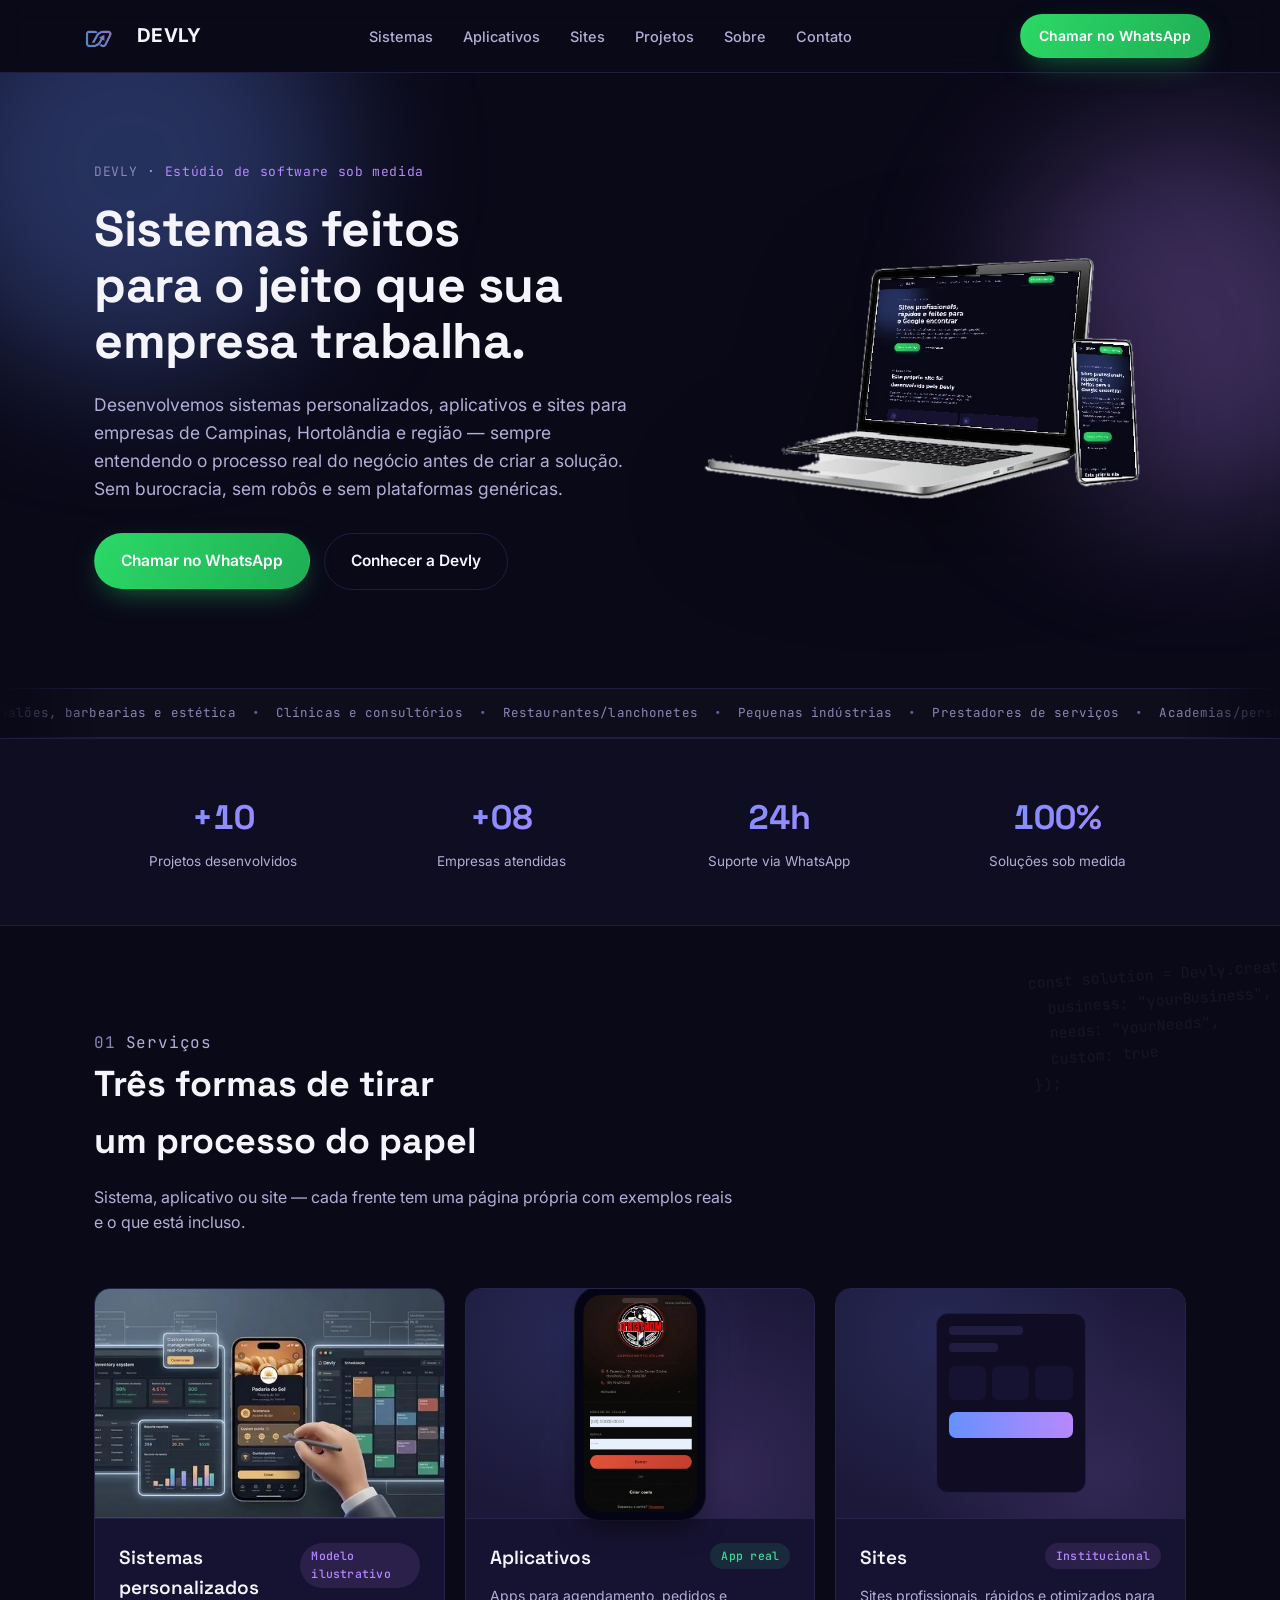
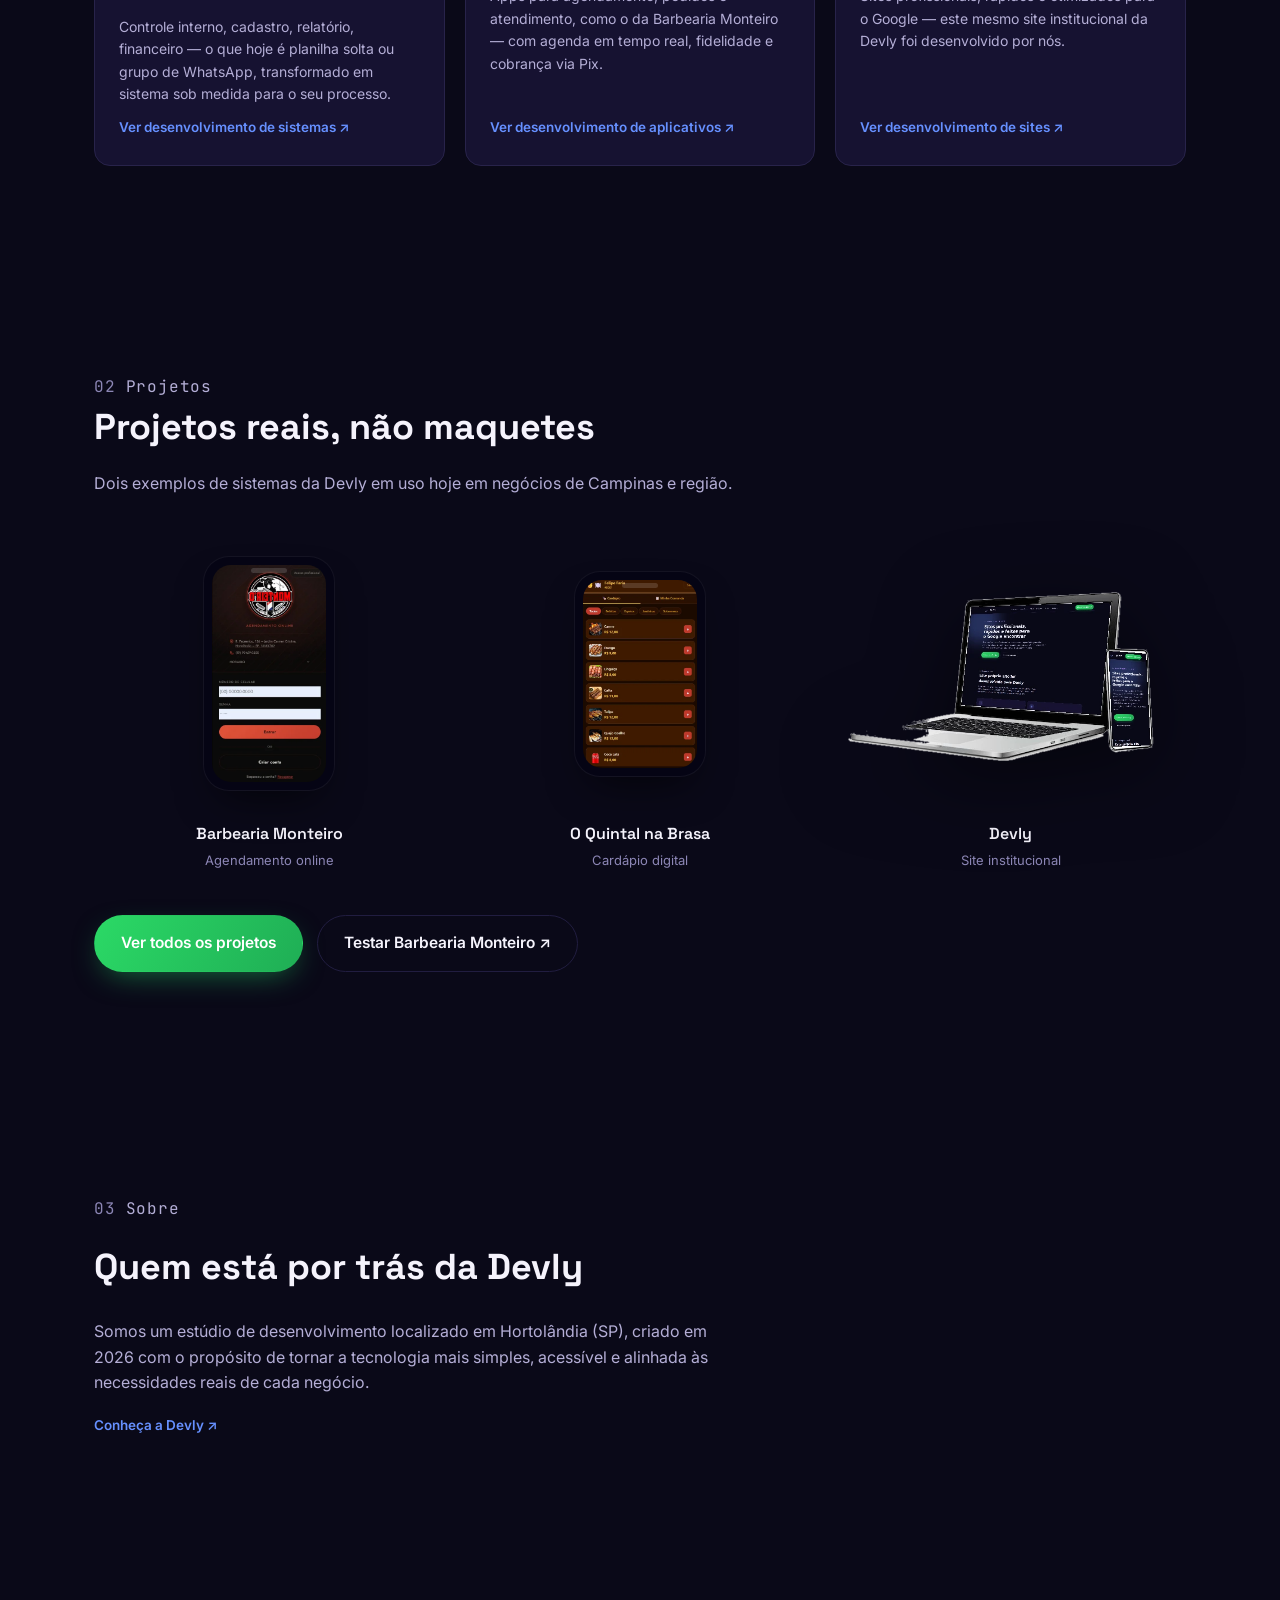
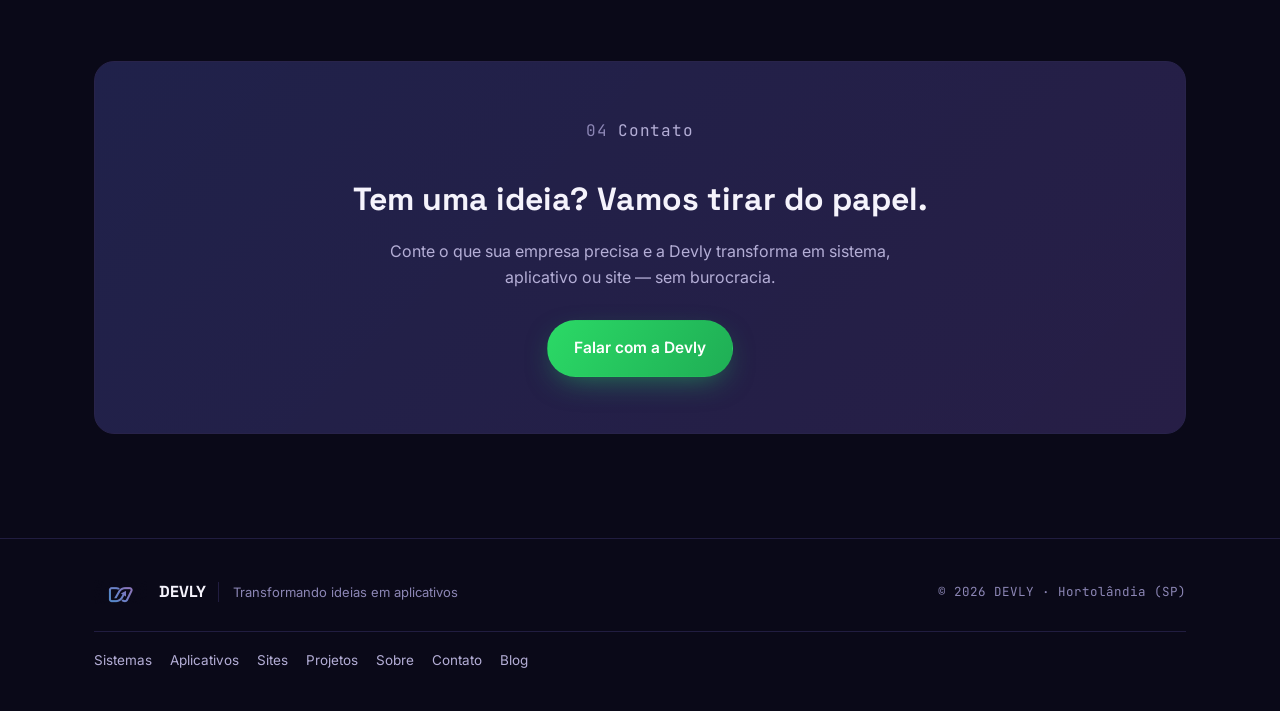
==== index.html @ ab910504 "Add device mockup grid to projetos section Shows Barbearia Monteiro and O Quintal na Brasa as phone " ====
<!doctype html>
<html lang="pt-BR">
<head>
<meta charset="utf-8">
<meta name="viewport" content="width=device-width,initial-scale=1">
<title>Devly | Sistemas, Aplicativos e Sites sob Medida</title>
<meta name="description" content="Sistemas, aplicativos e sites personalizados para empresas de Campinas, Hortolândia e região. A Devly entende seu processo antes de criar a solução.">
<link rel="canonical" href="https://devly.com.br/">
<meta property="og:type" content="website">
<meta property="og:site_name" content="DEVLY">
<meta property="og:title" content="Devly | Sistemas, Aplicativos e Sites sob Medida">
<meta property="og:description" content="Sistemas, aplicativos e sites personalizados para empresas de Campinas, Hortolândia e região. A Devly entende seu processo antes de criar a solução.">
<meta property="og:url" content="https://devly.com.br/">
<meta property="og:locale" content="pt_BR">
<meta name="theme-color" content="#0A0918">
<link rel="icon" href="/icon.webp" type="image/webp">
<link rel="preconnect" href="https://fonts.googleapis.com">
<link rel="preconnect" href="https://fonts.gstatic.com" crossorigin>
<link href="https://fonts.googleapis.com/css2?family=Space+Grotesk:wght@500;600;700&family=Inter:wght@400;500;600;700&family=JetBrains+Mono:wght@400;500;600&display=swap" rel="stylesheet">
<link rel="stylesheet" href="/style.css">
<script type="application/ld+json">{"@context": "https://schema.org", "@type": "ProfessionalService", "name": "Devly", "url": "https://devly.com.br/", "logo": "https://devly.com.br/icon.webp", "image": "https://devly.com.br/icon.webp", "description": "Estúdio de desenvolvimento de sistemas, aplicativos e sites sob medida para pequenas e médias empresas.", "areaServed": [{"@type": "City", "name": "Campinas"}, {"@type": "City", "name": "Hortolândia"}, {"@type": "City", "name": "Monte Mor"}], "address": {"@type": "PostalAddress", "addressLocality": "Hortolândia", "addressRegion": "SP", "addressCountry": "BR"}, "sameAs": []}</script>
</head>
<body>
<header class="nav">
  <div class="wrap nav-row">
    <a class="brand-lockup" href="/">
      <img src="/icon.webp" width="26" height="26" alt="Símbolo DEVLY" />
      <span>DEVLY</span>
    </a>
    <nav class="links" id="navLinks">
      <a href="/desenvolvimento-de-sistemas.html">Sistemas</a>
      <a href="/desenvolvimento-de-aplicativos.html">Aplicativos</a>
      <a href="/desenvolvimento-de-sites.html">Sites</a>
      <a href="/projetos.html">Projetos</a>
      <a href="/sobre.html">Sobre</a>
      <a href="/contato.html">Contato</a>
    </nav>
    <div class="nav-actions">
      <a class="btn btn-primary" style="padding:10px 18px; font-size:14px;" href="https://wa.me/5519981862800?text=Ol%C3%A1%2C%20vim%20pelo%20site%20da%20DEVLY" target="_blank" rel="noopener">Chamar no WhatsApp</a>
      <button class="menu-btn" id="menuBtn" aria-label="Abrir menu" aria-expanded="false" aria-controls="navLinks">
        <svg width="22" height="22" viewBox="0 0 24 24" fill="none" stroke="currentColor" stroke-width="2" stroke-linecap="round"><path d="M4 6h16M4 12h16M4 18h16"/></svg>
      </button>
    </div>
  </div>
</header>

<section class="hero">
  <div class="glow glow-a" aria-hidden="true"></div>
  <div class="glow glow-b" aria-hidden="true"></div>
  <div class="wrap hero-inner">
    <div>
      <p class="eyebrow reveal"><span class="num">DEVLY</span> · Estúdio de software sob medida</p>
      <h1 class="reveal">Sistemas feitos para o jeito que sua empresa trabalha.</h1>
      <p class="lead reveal">Desenvolvemos sistemas personalizados, aplicativos e sites para empresas de Campinas, Hortolândia e região — sempre entendendo o processo real do negócio antes de criar a solução. Sem burocracia, sem robôs e sem plataformas genéricas.</p>
      <div class="hero-ctas reveal">
        <a class="btn btn-primary" href="https://wa.me/5519981862800?text=Ol%C3%A1%2C%20vim%20pelo%20site%20da%20DEVLY" target="_blank" rel="noopener">Chamar no WhatsApp</a>
        <a class="btn btn-ghost" href="/sobre.html">Conhecer a Devly</a>
      </div>
    </div>
    <div class="device-mockup reveal">
      <img src="/mockup-sites-devices.webp" width="626" height="391" alt="Notebook e celular exibindo o site institucional da Devly" />
    </div>
  </div>
</section>
<div class="niches-marquee" aria-label="Segmentos atendidos pela Devly">
  <div class="niches-track" aria-hidden="true">
    <span>Salões, barbearias e estética</span><span class="dot">•</span>
    <span>Clínicas e consultórios</span><span class="dot">•</span>
    <span>Restaurantes/lanchonetes</span><span class="dot">•</span>
    <span>Pequenas indústrias</span><span class="dot">•</span>
    <span>Prestadores de serviços</span><span class="dot">•</span>
    <span>Academias/personal trainers</span><span class="dot">•</span>
    <span>Transportadoras/frotistas</span><span class="dot">•</span>
    <span>Comércio local</span><span class="dot">•</span>
    <span>Imobiliárias/corretores</span><span class="dot">•</span>
    <span>Escolas/cursos</span><span class="dot">•</span>
    <span>Eventos/festas</span><span class="dot">•</span>
    <span>Profissionais autônomos</span><span class="dot">•</span>
    <span>Salões, barbearias e estética</span><span class="dot">•</span>
    <span>Clínicas e consultórios</span><span class="dot">•</span>
    <span>Restaurantes/lanchonetes</span><span class="dot">•</span>
    <span>Pequenas indústrias</span><span class="dot">•</span>
    <span>Prestadores de serviços</span><span class="dot">•</span>
    <span>Academias/personal trainers</span><span class="dot">•</span>
    <span>Transportadoras/frotistas</span><span class="dot">•</span>
    <span>Comércio local</span><span class="dot">•</span>
    <span>Imobiliárias/corretores</span><span class="dot">•</span>
    <span>Escolas/cursos</span><span class="dot">•</span>
    <span>Eventos/festas</span><span class="dot">•</span>
    <span>Profissionais autônomos</span><span class="dot">•</span>
  </div>
</div>

<section class="stats-band" aria-label="Credibilidade">
  <div class="wrap stats-grid">
    <div class="stat"><span class="stat-num" data-count-to="10" data-prefix="+">+10</span><span class="stat-label">Projetos desenvolvidos</span></div>
    <div class="stat"><span class="stat-num" data-count-to="8" data-prefix="+" data-pad="2">+08</span><span class="stat-label">Empresas atendidas</span></div>
    <div class="stat"><span class="stat-num">24h</span><span class="stat-label">Suporte via WhatsApp</span></div>
    <div class="stat"><span class="stat-num" data-count-to="100" data-suffix="%">100%</span><span class="stat-label">Soluções sob medida</span></div>
  </div>
</section>
<section id="servicos">
  <pre class="code-texture" aria-hidden="true">const solution = Devly.create({
  business: "yourBusiness",
  needs: "yourNeeds",
  custom: true
});</pre>
  <div class="wrap">
    <div class="sec-head">
      <p class="eyebrow"><span class="num">01</span> Serviços</p>
      <h2>Três formas de tirar um processo do papel</h2>
      <p>Sistema, aplicativo ou site — cada frente tem uma página própria com exemplos reais e o que está incluso.</p>
    </div>
    <div class="sol-grid">
      <article class="sol-card spotlight">
        <div class="sol-visual"><img class="sol-shot" src="/modelo-sistemas.webp" width="900" height="319" alt="Ilustração de sistema de gestão personalizado" /></div>
        <div class="sol-body">
          <div class="sol-top"><h3>Sistemas personalizados</h3><span class="pill pill-purple">Modelo ilustrativo</span></div>
          <p class="desc">Controle interno, cadastro, relatório, financeiro — o que hoje é planilha solta ou grupo de WhatsApp, transformado em sistema sob medida para o seu processo.</p>
          <a class="sol-link" href="/desenvolvimento-de-sistemas.html">Ver desenvolvimento de sistemas ↗</a>
        </div>
      </article>
      <article class="sol-card spotlight">
        <div class="sol-visual"><div class="phone"><img src="/monteiro-login.webp" width="382" height="727" alt="Tela de agendamento do app Barbearia Monteiro" /></div></div>
        <div class="sol-body">
          <div class="sol-top"><h3>Aplicativos</h3><span class="pill pill-green">App real</span></div>
          <p class="desc">Apps para agendamento, pedidos e atendimento, como o da Barbearia Monteiro — com agenda em tempo real, fidelidade e cobrança via Pix.</p>
          <a class="sol-link" href="/desenvolvimento-de-aplicativos.html">Ver desenvolvimento de aplicativos ↗</a>
        </div>
      </article>
      <article class="sol-card spotlight">
        <div class="sol-visual">
          <div class="abstract-ui" aria-hidden="true">
            <div class="bar w60"></div><div class="bar w40"></div>
            <div class="row"><div class="chip"></div><div class="chip"></div><div class="chip"></div></div>
            <div class="bar accent"></div>
          </div>
        </div>
        <div class="sol-body">
          <div class="sol-top"><h3>Sites</h3><span class="pill pill-purple">Institucional</span></div>
          <p class="desc">Sites profissionais, rápidos e otimizados para o Google — este mesmo site institucional da Devly foi desenvolvido por nós.</p>
          <a class="sol-link" href="/desenvolvimento-de-sites.html">Ver desenvolvimento de sites ↗</a>
        </div>
      </article>
    </div>
  </div>
</section>
<section id="projetos-teaser">
  <div class="wrap">
    <div class="sec-head">
      <p class="eyebrow"><span class="num">02</span> Projetos</p>
      <h2>Projetos reais, não maquetes</h2>
      <p>Dois exemplos de sistemas da Devly em uso hoje em negócios de Campinas e região.</p>
    </div>
    <div class="proj-grid">
      <div class="proj-item reveal">
        <div class="proj-stage">
          <div class="phone phone-slideshow">
            <img class="slide-a" src="/monteiro-login.webp" width="382" height="727" loading="lazy" alt="Tela de login do app da Barbearia Monteiro" />
            <img class="slide-b" src="/monteiro-servicos.webp" width="317" height="550" loading="lazy" alt="Tela de serviços do app da Barbearia Monteiro" />
          </div>
        </div>
        <div class="proj-info"><b>Barbearia Monteiro</b><small>Agendamento online</small></div>
      </div>
      <div class="proj-item reveal" style="animation-delay:.08s">
        <div class="proj-stage">
          <div class="phone phone-slideshow">
            <img class="slide-a" src="/quintal-cardapio.webp" width="422" height="697" loading="lazy" alt="Cardápio digital do app O Quintal na Brasa" />
            <img class="slide-b" src="/quintal-welcome.webp" width="491" height="632" loading="lazy" alt="Tela inicial do app O Quintal na Brasa" />
          </div>
        </div>
        <div class="proj-info"><b>O Quintal na Brasa</b><small>Cardápio digital</small></div>
      </div>
      <div class="proj-item reveal" style="animation-delay:.16s">
        <div class="proj-stage">
          <img class="proj-shot" src="/mockup-sites-devices.webp" width="626" height="391" loading="lazy" alt="Notebook e celular exibindo o site institucional da Devly" />
        </div>
        <div class="proj-info"><b>Devly</b><small>Site institucional</small></div>
      </div>
    </div>
    <div class="hero-ctas">
      <a class="btn btn-primary" href="/projetos.html">Ver todos os projetos</a>
      <a class="btn btn-ghost" href="https://devlyapps.github.io/monteiro-agendamento/" target="_blank" rel="noopener">Testar Barbearia Monteiro ↗</a>
    </div>
  </div>
</section>
<section id="sobre-teaser">
  <div class="wrap">
    <div class="sobre-text">
      <p class="eyebrow"><span class="num">03</span> Sobre</p>
      <h2 style="font-size:clamp(26px,3.2vw,36px); margin-bottom:22px;">Quem está por trás da Devly</h2>
      <p>Somos um estúdio de desenvolvimento localizado em Hortolândia (SP), criado em 2026 com o propósito de tornar a tecnologia mais simples, acessível e alinhada às necessidades reais de cada negócio.</p>
      <p><a class="sol-link" href="/sobre.html">Conheça a Devly ↗</a></p>
    </div>
  </div>
</section>

<section id="contato">
  <div class="wrap">
    <div class="contact-box">
      <p class="eyebrow" style="justify-content:center;"><span class="num">04</span> Contato</p>
      <h2>Tem uma ideia? Vamos tirar do papel.</h2>
      <p>Conte o que sua empresa precisa e a Devly transforma em sistema, aplicativo ou site — sem burocracia.</p>
      <div class="contact-ctas">
        <a class="btn btn-primary" href="/contato.html">Falar com a Devly</a>
        
      </div>
    </div>
  </div>
</section>

<footer>
  <div class="wrap foot-row">
    <div class="foot-brand">
      <img src="/icon.webp" width="24" height="24" alt="Símbolo DEVLY" />
      <span class="foot-brand-name">DEVLY</span>
      <span class="foot-tag">Transformando ideias em aplicativos</span>
    </div>
    <nav class="foot-links" aria-label="Links do rodapé">
      <a href="/desenvolvimento-de-sistemas.html">Sistemas</a>
      <a href="/desenvolvimento-de-aplicativos.html">Aplicativos</a>
      <a href="/desenvolvimento-de-sites.html">Sites</a>
      <a href="/projetos.html">Projetos</a>
      <a href="/sobre.html">Sobre</a>
      <a href="/contato.html">Contato</a>
      <a href="/blog.html">Blog</a>
    </nav>
    <span class="foot-meta">© 2026 DEVLY · Hortolândia (SP)</span>
  </div>
</footer>
<script src="/main.js" defer></script>
</body>
</html>
---- style.css ----
/* ---------- tokens (dark-first, committed brand look) ---------- */
  :root{
    --bg:#0A0918;
    --bg-soft:#0F0D22;
    --card:#161231;
    --card-alt:#1C1839;
    --line:#28234A;
    --line-soft:#211D40;
    --text:#F5F3FC;
    --text-soft:#B4AED6;
    --text-faint:#8C86B5;
    --blue:#6690FF;
    --purple:#B888FF;
    --glow-blue:rgba(102,144,255,.30);
    --glow-purple:rgba(184,136,255,.28);
    --green:#3EDC96;
    --green-bg:rgba(62,220,150,.12);
    --amber:#FFC24B;
    --amber-bg:rgba(255,194,75,.12);
    --focus:#8FB0FF;
    --shadow: 0 1px 2px rgba(0,0,0,.35), 0 20px 44px -18px rgba(0,0,0,.65);
    color-scheme: dark;
  }

  *{box-sizing:border-box;}
  html{scroll-behavior:smooth;}
  @media (prefers-reduced-motion: reduce){
    html{scroll-behavior:auto;}
    *{animation:none !important; transition-duration:.001ms !important;}
  }
  body{
    margin:0;
    background:var(--bg);
    color:var(--text);
    font-family:'Inter',ui-sans-serif,system-ui,-apple-system,sans-serif;
    font-size:16px;
    line-height:1.6;
    -webkit-font-smoothing:antialiased;
  }
  h1,h2,h3,.brand{
    font-family:'Space Grotesk',ui-sans-serif,system-ui,sans-serif;
    color:var(--text);
    margin:0;
    text-wrap:balance;
  }
  .mono{font-family:'JetBrains Mono',ui-monospace,SFMono-Regular,Menlo,monospace;}
  a{color:inherit;}
  img{max-width:100%;display:block;}
  ::selection{background:var(--purple); color:#150E2C;}
  :focus-visible{outline:2px solid var(--focus); outline-offset:3px; border-radius:4px;}

  .wrap{max-width:1140px; margin:0 auto; padding:0 24px;}
  section{padding:104px 0;}
  @media (max-width:720px){ section{padding:68px 0;} }

  .eyebrow{
    font-family:'JetBrains Mono',ui-monospace,monospace;
    font-size:13px;
    letter-spacing:.05em;
    color:var(--purple);
    display:flex;
    align-items:center;
    gap:10px;
    margin-bottom:18px;
  }
  .eyebrow .num{color:var(--text-faint);}

  .btn{
    display:inline-flex; align-items:center; gap:8px;
    font-family:'Inter'; font-weight:600; font-size:15.5px;
    padding:15px 26px; border-radius:99px;
    text-decoration:none; cursor:pointer; border:1px solid transparent;
    transition:transform .15s ease, box-shadow .15s ease, background .15s ease, border-color .15s ease;
    white-space:nowrap;
  }
  .btn:hover{transform:translateY(-2px);}
  .btn-primary{
    background:linear-gradient(120deg, #2BD966, #1FAE55);
    color:#fff;
    box-shadow:0 10px 30px -10px rgba(37,211,102,.55);
  }
  .btn-primary:hover{box-shadow:0 14px 36px -10px rgba(37,211,102,.65);}
  .btn-ghost{
    background:transparent; color:var(--text); border-color:var(--line-soft);
  }
  .btn-ghost:hover{background:var(--card); border-color:var(--purple);}

  .pill{
    font-family:'JetBrains Mono'; font-size:11.5px; font-weight:500;
    letter-spacing:.02em;
    padding:4px 11px; border-radius:99px;
  }
  .pill-green{background:var(--green-bg); color:var(--green);}
  .pill-purple{background:rgba(184,136,255,.12); color:var(--purple);}

  /* ---------- nav ---------- */
  header.nav{
    position:sticky; top:0; z-index:40;
    background:rgba(10,9,24,.78);
    backdrop-filter:blur(12px);
    border-bottom:1px solid var(--line-soft);
  }
  .nav-row{ display:flex; align-items:center; justify-content:space-between; padding:14px 0; position:relative;}
  .brand-lockup{display:flex; align-items:center; gap:10px; text-decoration:none;}
  .brand-lockup img{height:26px; width:auto;}
  .brand-lockup span{font-weight:700; font-size:19px; letter-spacing:.01em;}
  nav.links{display:flex; align-items:center; gap:30px;}
  nav.links a{ font-size:14.5px; font-weight:500; text-decoration:none; color:var(--text-soft); transition:color .15s ease;}
  nav.links a:hover{color:var(--text);}
  .nav-actions{display:flex; align-items:center; gap:16px;}
  .menu-btn{display:none; background:none; border:none; color:var(--text); padding:6px; cursor:pointer;}
  @media (max-width:860px){
    nav.links{
      position:absolute; top:100%; left:0; right:0;
      flex-direction:column; align-items:flex-start; gap:2px;
      background:var(--bg-soft); border-bottom:1px solid var(--line-soft);
      padding:8px 24px 20px; display:none;
    }
    nav.links.open{display:flex;}
    nav.links a{padding:10px 0; width:100%;}
    .menu-btn{display:inline-flex;}
  }

  /* ---------- hero ---------- */
  .hero{position:relative; overflow:hidden; padding-top:76px; padding-bottom:64px;}
  .glow{position:absolute; border-radius:50%; filter:blur(70px); z-index:0; pointer-events:none;}
  .glow-a{width:420px; height:420px; background:var(--glow-blue); top:-120px; left:-80px; transform:translate(calc(var(--px,0) * -14px), calc(var(--py,0) * -10px)); transition:transform .4s ease-out;}
  .glow-b{width:380px; height:380px; background:var(--glow-purple); top:60px; right:-100px; transform:translate(calc(var(--px,0) * 14px), calc(var(--py,0) * 10px)); transition:transform .4s ease-out;}
  .hero-inner{ position:relative; z-index:1; display:grid; grid-template-columns:1.05fr .95fr; gap:40px; align-items:center;}
  @media (max-width:940px){ .hero-inner{grid-template-columns:1fr;} }
  .reveal{opacity:0; transform:translateY(14px); animation:reveal .7s ease forwards;}
  @keyframes reveal{to{opacity:1; transform:none;}}
  .hero h1{font-size:clamp(32px,4.4vw,50px); font-weight:700; line-height:1.12; letter-spacing:-.01em; animation-delay:.05s;}
  .hero p.lead{font-size:17.5px; color:var(--text-soft); max-width:50ch; margin:22px 0 30px; animation-delay:.15s;}
  .hero-ctas{display:flex; gap:14px; flex-wrap:wrap; animation-delay:.25s;}
  .stack-badges{display:flex; gap:10px; flex-wrap:wrap; margin-top:34px; animation-delay:.35s;}
  .stack-badges span{
    font-family:'JetBrains Mono'; font-size:11.5px; color:var(--text-faint);
    border:1px solid var(--line-soft); padding:5px 11px; border-radius:99px;
  }

  .phone-stage{position:relative; height:420px; animation-delay:.2s;}
  @media (max-width:940px){ .phone-stage{height:380px; margin-top:12px;} }
  .phone{
    position:absolute; width:206px; border-radius:26px; background:#050414;
    padding:8px; box-shadow:var(--shadow); border:1px solid rgba(255,255,255,.06);
  }
  .phone img{border-radius:19px; width:100%; height:auto; display:block;}
  .phone::before{
    content:""; position:absolute; top:16px; left:50%; transform:translateX(-50%);
    width:52px; height:5px; border-radius:4px; background:rgba(255,255,255,.14); z-index:2;
  }
  .phone-back{
    left:6%; top:6%; z-index:1;
    transform:rotate(-7deg) translate(calc(var(--px,0) * -10px), calc(var(--py,0) * -6px));
    transition:transform .3s ease-out;
  }
  .phone-front{
    left:34%; top:0; z-index:2; width:222px;
    transform:rotate(5deg) translate(calc(var(--px,0) * 14px), calc(var(--py,0) * 9px));
    transition:transform .3s ease-out;
  }
  @media (max-width:940px){
    .phone-back{left:14%;}
    .phone-front{left:auto; right:10%;}
  }
  .phone-enter-l{animation:phoneEnterL .8s cubic-bezier(.16,.8,.3,1) both;}
  .phone-enter-r{animation:phoneEnterR .8s cubic-bezier(.16,.8,.3,1) both .12s;}
  @keyframes phoneEnterL{from{opacity:0; transform:translateX(-46px) rotate(-7deg);} to{opacity:1; transform:rotate(-7deg);}}
  @keyframes phoneEnterR{from{opacity:0; transform:translateX(46px) rotate(5deg);} to{opacity:1; transform:rotate(5deg);}}

  .phone-slideshow{position:relative;}
  .phone-slideshow .slide-b{position:absolute; inset:0; width:100%; height:100%; object-fit:cover; border-radius:19px; opacity:0;}
  .phone-slideshow .slide-a{animation:slideFadeA 10s ease-in-out infinite;}
  .phone-slideshow .slide-b{animation:slideFadeB 10s ease-in-out infinite;}
  @keyframes slideFadeA{0%,42%{opacity:1;}50%,92%{opacity:0;}100%{opacity:1;}}
  @keyframes slideFadeB{0%,42%{opacity:0;}50%,92%{opacity:1;}100%{opacity:0;}}

  /* ---------- section heads ---------- */
  .sec-head{max-width:640px; margin-bottom:52px;}
  .sec-head h2{font-size:clamp(26px,3.2vw,36px); font-weight:700; margin-bottom:14px;}
  .sec-head p{color:var(--text-soft); font-size:16px; margin:0;}

  /* ---------- services ---------- */
  .svc-grid{display:grid; grid-template-columns:repeat(2,1fr); gap:18px;}
  @media (max-width:720px){ .svc-grid{grid-template-columns:1fr;} }
  .svc-item{background:var(--card); border:1px solid var(--line); border-radius:14px; padding:28px 26px;}
  .svc-icon{
    width:42px; height:42px; border-radius:11px; margin-bottom:16px;
    display:flex; align-items:center; justify-content:center;
    background:linear-gradient(135deg, rgba(102,144,255,.16), rgba(184,136,255,.16));
    color:var(--blue);
  }
  .svc-item h3{font-size:18.5px; font-weight:600; margin-bottom:9px;}
  .svc-item p{margin:0; color:var(--text-soft); font-size:14.5px; max-width:46ch;}

  /* ---------- soluções ---------- */
  .sol-grid{display:grid; grid-template-columns:repeat(3,1fr); gap:20px;}
  @media (max-width:980px){ .sol-grid{grid-template-columns:1fr; max-width:460px; margin:0 auto;} }
  .sol-card{
    background:var(--card); border:1px solid var(--line); border-radius:16px;
    overflow:hidden; display:flex; flex-direction:column;
  }
  .sol-visual{
    position:relative; height:230px; display:flex; align-items:center; justify-content:center;
    background:radial-gradient(circle at 30% 20%, rgba(102,144,255,.14), transparent 60%),
               radial-gradient(circle at 75% 80%, rgba(184,136,255,.14), transparent 60%),
               var(--card-alt);
    border-bottom:1px solid var(--line);
  }
  .sol-visual .phone{position:relative; width:132px; box-shadow:0 14px 30px -12px rgba(0,0,0,.6);}
  .sol-visual .phone::before{width:36px; top:11px;}
  .sol-visual .sol-shot{position:absolute; inset:0; width:100%; height:100%; object-fit:cover;}
  .sol-body{padding:24px 24px 26px; display:flex; flex-direction:column; gap:12px; flex:1;}
  .sol-top{display:flex; justify-content:space-between; align-items:flex-start; gap:10px;}
  .sol-card h3{font-size:19px; font-weight:600;}
  .sol-card p.desc{margin:0; color:var(--text-soft); font-size:14px; flex:1;}
  .sol-link{font-size:13.5px; font-weight:600; color:var(--blue); text-decoration:none;}
  .sol-link:hover{color:var(--purple);}

  /* abstract "sistemas sob medida" illustration */
  .abstract-ui{width:150px; height:180px; background:#0F0C24; border:1px solid var(--line-soft); border-radius:12px; padding:12px; display:flex; flex-direction:column; gap:8px;}
  .abstract-ui .bar{height:9px; border-radius:4px; background:var(--line-soft);}
  .abstract-ui .bar.w60{width:60%;}
  .abstract-ui .bar.w40{width:40%;}
  .abstract-ui .bar.accent{background:linear-gradient(90deg,var(--blue),var(--purple)); height:26px; width:100%; margin-top:4px; border-radius:7px;}
  .abstract-ui .row{display:flex; gap:6px; margin-top:6px;}
  .abstract-ui .chip{flex:1; height:34px; border-radius:6px; background:var(--card);}

  /* ---------- process ---------- */
  .proc-list{display:flex; flex-direction:column;}
  .proc-item{ display:grid; grid-template-columns:64px 1fr; gap:24px; padding:28px 0; border-top:1px solid var(--line);}
  .proc-item:last-child{border-bottom:1px solid var(--line);}
  .proc-item .idx{font-family:'JetBrains Mono'; font-size:22px; font-weight:500; color:var(--purple);}
  .proc-item h3{font-size:18.5px; font-weight:600; margin-bottom:8px;}
  .proc-item p{margin:0; color:var(--text-soft); font-size:15px; max-width:60ch;}

  /* ---------- about ---------- */
  .sobre-text{max-width:700px;}
  .sobre-text p{color:var(--text-soft); font-size:16px; max-width:64ch;}

  /* ---------- atendimento ---------- */
  .no-bots-list{
    list-style:none; margin:0 0 44px; padding:0;
    display:grid; grid-template-columns:repeat(3,1fr); gap:16px;
  }
  @media (max-width:820px){ .no-bots-list{grid-template-columns:1fr; max-width:480px;} }
  .no-bots-list li{
    display:flex; align-items:flex-start; gap:12px;
    background:var(--card); border:1px solid var(--line); border-radius:12px;
    padding:18px 20px; font-size:15px; color:var(--text-soft);
  }
  .x-mark{
    flex:none; width:22px; height:22px; border-radius:50%;
    background:rgba(255,255,255,.06); color:var(--text-faint);
    display:flex; align-items:center; justify-content:center;
    font-size:12px; margin-top:1px;
  }
  .pull-quote{
    font-family:'Space Grotesk'; font-weight:600; color:var(--text);
    font-size:clamp(20px,2.6vw,28px); text-align:center; max-width:26ch;
    margin:0 auto; line-height:1.4; text-wrap:balance;
  }

  /* ---------- contact ---------- */
  .contact-box{
    position:relative; overflow:hidden;
    background:linear-gradient(135deg, rgba(102,144,255,.12), rgba(184,136,255,.10)), var(--card);
    border:1px solid var(--line); border-radius:20px;
    padding:56px; text-align:center;
  }
  @media (max-width:640px){ .contact-box{padding:38px 22px;} }
  .contact-box h2{font-size:clamp(24px,3.4vw,32px); margin-bottom:14px;}
  .contact-box p{color:var(--text-soft); max-width:52ch; margin:0 auto 30px; font-size:16px;}
  .contact-ctas{display:flex; gap:14px; justify-content:center; flex-wrap:wrap;}
  .contact-alt{margin-top:22px; font-size:14px; color:var(--text-faint);}
  .contact-alt a{text-decoration:underline; color:var(--text-soft);}

  /* ---------- lead form (Contato) ---------- */
  .lead-form{ text-align:left; max-width:460px; margin:34px auto 0; display:flex; flex-direction:column; gap:18px; }
  .form-field{ display:flex; flex-direction:column; gap:6px; }
  .form-field label{ font-size:13px; font-weight:600; color:var(--text-soft); }
  .form-field input, .form-field textarea{
    width:100%; background:rgba(255,255,255,.05); border:1px solid var(--line-soft); border-radius:10px;
    padding:12px 14px; color:var(--text); font-family:'Inter',sans-serif; font-size:15px; line-height:1.5;
    transition:border-color .2s ease, background .2s ease;
  }
  .form-field input::placeholder, .form-field textarea::placeholder{ color:var(--text-faint); }
  .form-field input:focus, .form-field textarea:focus{ outline:none; border-color:var(--purple); background:rgba(255,255,255,.07); }
  .form-field textarea{ min-height:100px; resize:vertical; font-family:inherit; }
  .lead-submit{ align-self:flex-start; }
  @media (max-width:480px){ .lead-submit{align-self:stretch; justify-content:center;} }
  .privacy-note{ display:flex; align-items:flex-start; gap:6px; font-size:12.5px; color:var(--text-faint); margin:0; line-height:1.5; }
  .email-alt{ text-align:left; margin:18px auto 0; max-width:460px; font-size:13.5px; color:var(--text-faint); }
  .email-alt a{ color:var(--text-soft); text-decoration:underline; }

  /* ---------- footer ---------- */
  footer{border-top:1px solid var(--line-soft); padding:40px 0;}
  .foot-row{display:flex; justify-content:space-between; align-items:center; gap:20px; flex-wrap:wrap;}
  .foot-brand{display:flex; align-items:center; gap:12px;}
  .foot-brand img{height:24px; width:auto;}
  .foot-brand span.foot-brand-name{font-family:'Space Grotesk'; font-weight:700; font-size:16px; color:var(--text);}
  .foot-tag{font-size:13px; color:var(--text-faint); padding-left:14px; border-left:1px solid var(--line-soft);}
  @media (max-width:480px){ .foot-tag{padding-left:0; border-left:none;} }
  .foot-meta{font-size:12.5px; color:var(--text-faint); font-family:'JetBrains Mono';}
  .foot-links{display:flex; flex-wrap:wrap; gap:18px; order:3; flex-basis:100%; padding-top:18px; border-top:1px solid var(--line-soft); margin-top:6px;}
  .foot-links a{font-size:13.5px; color:var(--text-soft); text-decoration:none;}
  .foot-links a:hover{color:var(--text);}

  /* ---------- blog index ---------- */
  .blog-topics{list-style:none; margin:0; padding:0; display:grid; gap:14px; grid-template-columns:repeat(2,1fr); max-width:820px;}
  .blog-topics li{padding:20px 22px;}
  @media (max-width:640px){ .blog-topics{grid-template-columns:1fr;} }

  /* ---------- stacking (keeps content above the fixed cursor glow) ---------- */
  main, footer{position:relative; z-index:1;}

  /* ---------- cursor glow (site signature) ---------- */

  /* ---------- navbar scroll state ---------- */
  header.nav{transition:background .25s ease, box-shadow .25s ease;}
  header.nav.scrolled{background:rgba(10,9,24,.94); box-shadow:0 12px 28px -18px rgba(0,0,0,.7);}

  /* ---------- card spotlight (services + soluções) ---------- */
  .spotlight{position:relative; overflow:hidden;}
  .spotlight::before{
    content:""; position:absolute; inset:0; z-index:0; opacity:0;
    background:radial-gradient(260px circle at var(--mx,50%) var(--my,50%), rgba(140,152,255,.14), transparent 72%);
    transition:opacity .3s ease; pointer-events:none;
  }
  .spotlight:hover::before{opacity:1;}
  .spotlight > *{position:relative; z-index:1;}

  /* ---------- stats band ---------- */
  .stats-band{padding:52px 0; border-top:1px solid var(--line-soft); border-bottom:1px solid var(--line-soft); background:var(--bg-soft);}
  .stats-grid{display:grid; grid-template-columns:repeat(4,1fr); gap:20px; text-align:center;}
  @media (max-width:820px){ .stats-grid{grid-template-columns:repeat(2,1fr); gap:32px 20px;} }
  .stat{display:flex; flex-direction:column; gap:6px;}
  .stat-num{
    font-family:'Space Grotesk'; font-weight:700; font-size:clamp(24px,3.2vw,34px);
    background:linear-gradient(120deg, var(--blue), var(--purple));
    -webkit-background-clip:text; background-clip:text; color:transparent;
    font-variant-numeric:tabular-nums;
  }
  .stat-label{font-size:13.5px; color:var(--text-soft);}

  /* ---------- code texture (decorative, Serviços) ---------- */
  #servicos{position:relative; overflow:hidden;}
  .code-texture{
    position:absolute; top:36px; right:-30px; z-index:0; margin:0;
    font-family:'JetBrains Mono'; font-size:15px; line-height:1.7; color:var(--text);
    opacity:.05; pointer-events:none; user-select:none; white-space:pre; transform:rotate(-4deg);
  }
  #servicos .sec-head, #servicos .svc-grid{position:relative; z-index:1;}

  /* ---------- process: 5-step line + assembly visual ---------- */
  .proc-grid{display:grid; grid-template-columns:1fr 300px; gap:48px; align-items:start;}
  @media (max-width:900px){ .proc-grid{grid-template-columns:1fr;} }
  .proc-list-wrap{position:relative;}
  .proc-line{position:absolute; left:31px; top:6px; bottom:6px; width:2px; background:var(--line); border-radius:2px; overflow:hidden;}
  .proc-line-fill{
    position:absolute; left:0; top:0; width:100%; height:100%;
    background:linear-gradient(180deg,var(--blue),var(--purple));
    transform:scaleY(var(--fill,1)); transform-origin:top;
  }
  .assembly-visual{background:var(--card); border:1px solid var(--line); border-radius:14px; padding:22px; display:flex; flex-direction:column; gap:18px;}
  .assembly-grid{display:grid; grid-template-columns:1fr 1fr; gap:8px;}
  .asm-block{
    background:var(--card-alt); border:1px solid var(--line-soft); border-radius:8px;
    padding:14px 10px; font-family:'JetBrains Mono'; font-size:11px; color:var(--text-faint); text-align:center;
    transform:translate(var(--ox,0), var(--oy,0)) rotate(var(--or,0deg)); opacity:var(--oo,1);
    transition:transform .6s cubic-bezier(.2,.8,.2,1), opacity .6s ease;
  }
  .asm-block:first-child{grid-column:1/3;}
  .asm-block:nth-child(2){grid-column:1/3; background:linear-gradient(120deg, rgba(102,144,255,.16), rgba(184,136,255,.16)); color:var(--text-soft);}
  .assembly-caption{font-size:13.5px; color:var(--text-soft); text-align:center; margin:0; line-height:1.5;}

  /* ---------- device mockup (notebook + celular, home hero) ---------- */
  .hero-inner > *{min-width:0;}
  .device-mockup{position:relative; display:flex; align-items:center; justify-content:center; width:100%; min-width:0; padding-top:8px;}
  .device-mockup img{width:100%; max-width:560px; height:auto; display:block;
    filter:drop-shadow(0 30px 60px rgba(0,0,0,.45));
  }

  /* ---------- niches marquee (loop de segmentos atendidos) ---------- */
  .niches-marquee{
    overflow:hidden; border-top:1px solid var(--line-soft); border-bottom:1px solid var(--line-soft);
    padding:14px 0; margin-top:34px; background:rgba(255,255,255,.02);
    -webkit-mask-image:linear-gradient(90deg, transparent, #000 8%, #000 92%, transparent);
    mask-image:linear-gradient(90deg, transparent, #000 8%, #000 92%, transparent);
  }
  .niches-track{
    display:flex; width:max-content; gap:16px; white-space:nowrap;
    animation:nichesScroll 110s linear infinite;
    font-family:'JetBrains Mono',monospace; font-size:12.5px; color:var(--text-faint); letter-spacing:.01em;
  }
  .niches-track .dot{color:var(--purple); opacity:.6;}
  @keyframes nichesScroll{from{transform:translateX(0);} to{transform:translateX(-50%);}}

  /* ---------- projetos: grid de mockups (laptop/celular por projeto) ---------- */
  .proj-grid{display:grid; grid-template-columns:repeat(3,1fr); gap:20px; margin:8px 0 44px;}
  @media (max-width:860px){ .proj-grid{grid-template-columns:1fr; max-width:320px; margin-left:auto; margin-right:auto;} }
  .proj-item{display:flex; flex-direction:column; align-items:center; text-align:center;}
  .proj-stage{position:relative; width:100%; height:250px; display:flex; align-items:center; justify-content:center; transition:transform .3s ease;}
  .proj-item:hover .proj-stage{transform:translateY(-6px);}
  .proj-stage .phone{width:132px; box-shadow:0 20px 40px -16px rgba(0,0,0,.65);}
  .proj-stage .phone::before{width:36px; top:11px;}
  .proj-stage .proj-shot{max-width:100%; max-height:250px; width:auto; height:auto; filter:drop-shadow(0 20px 40px rgba(0,0,0,.5));}
  .proj-info{margin-top:22px;}
  .proj-info b{display:block; font-family:'Space Grotesk'; font-size:16px; font-weight:600; color:var(--text);}
  .proj-info small{display:block; margin-top:4px; font-size:13px; color:var(--text-faint);}
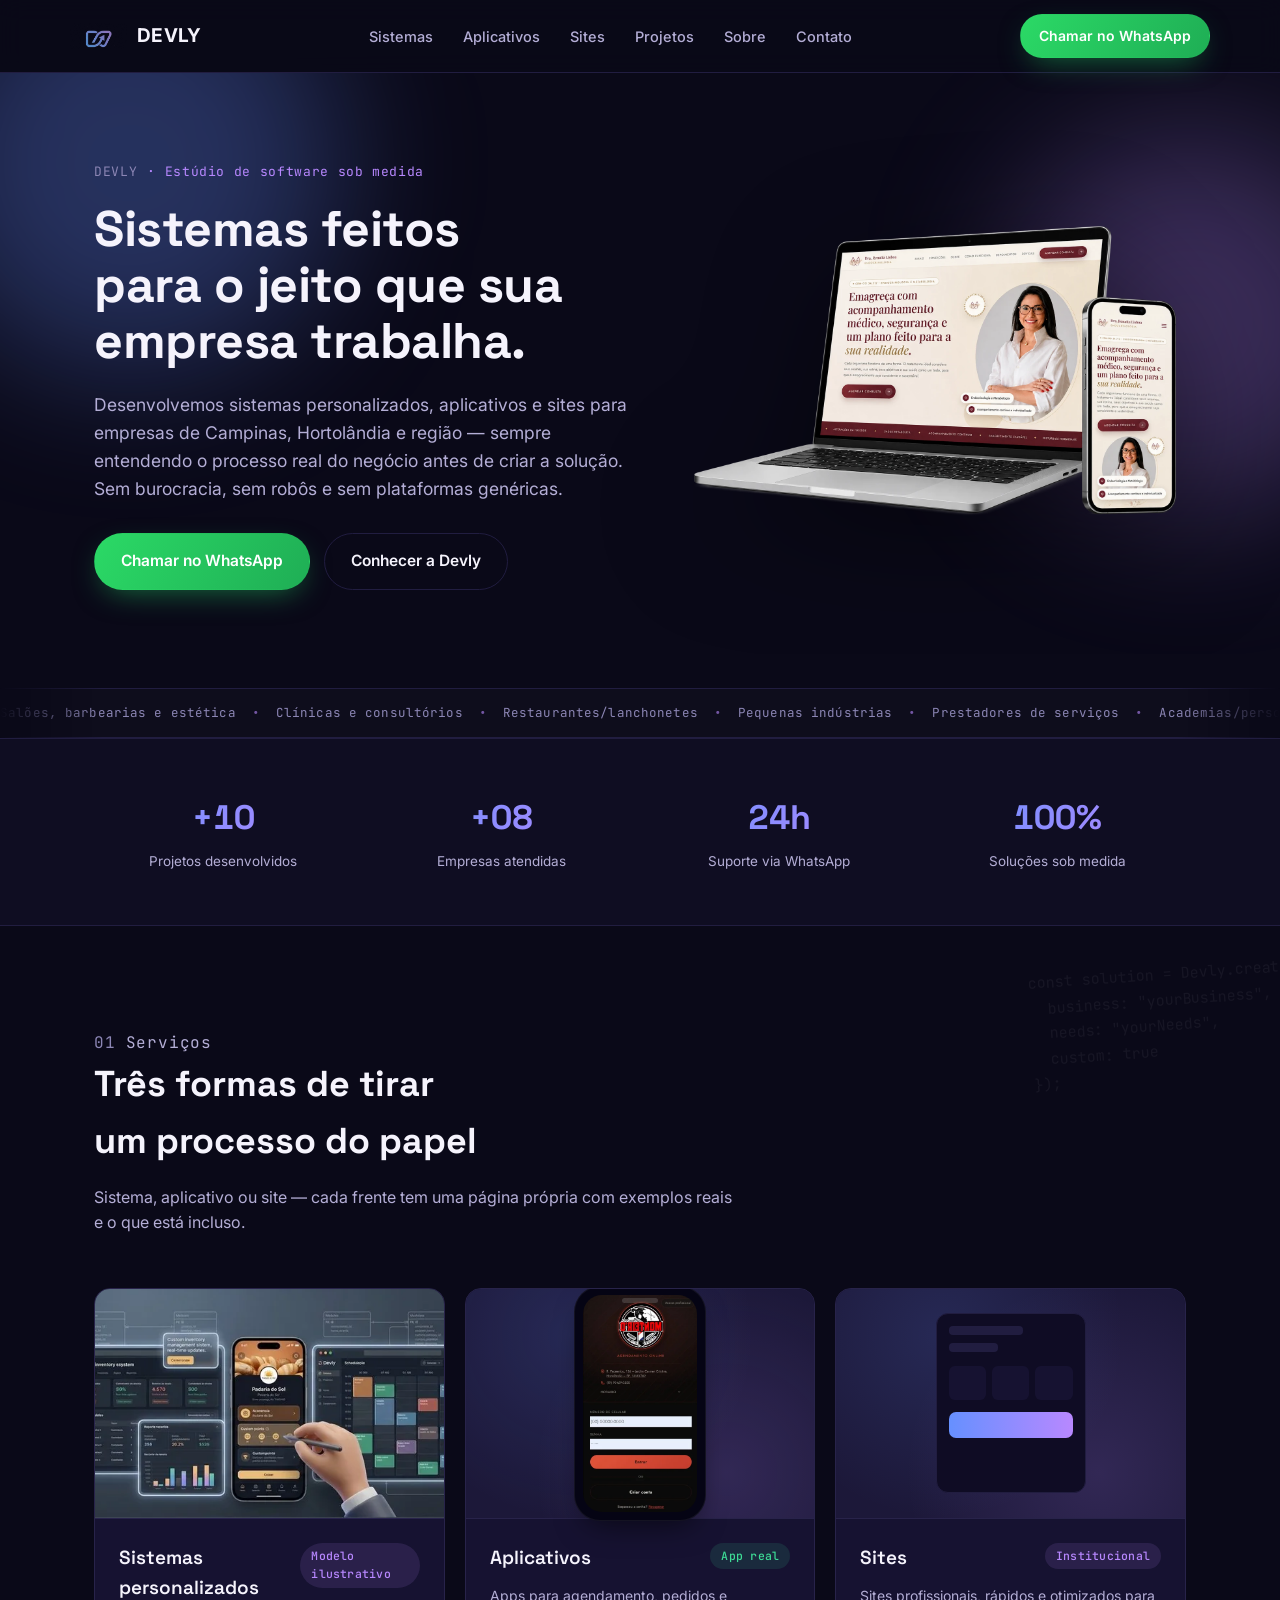
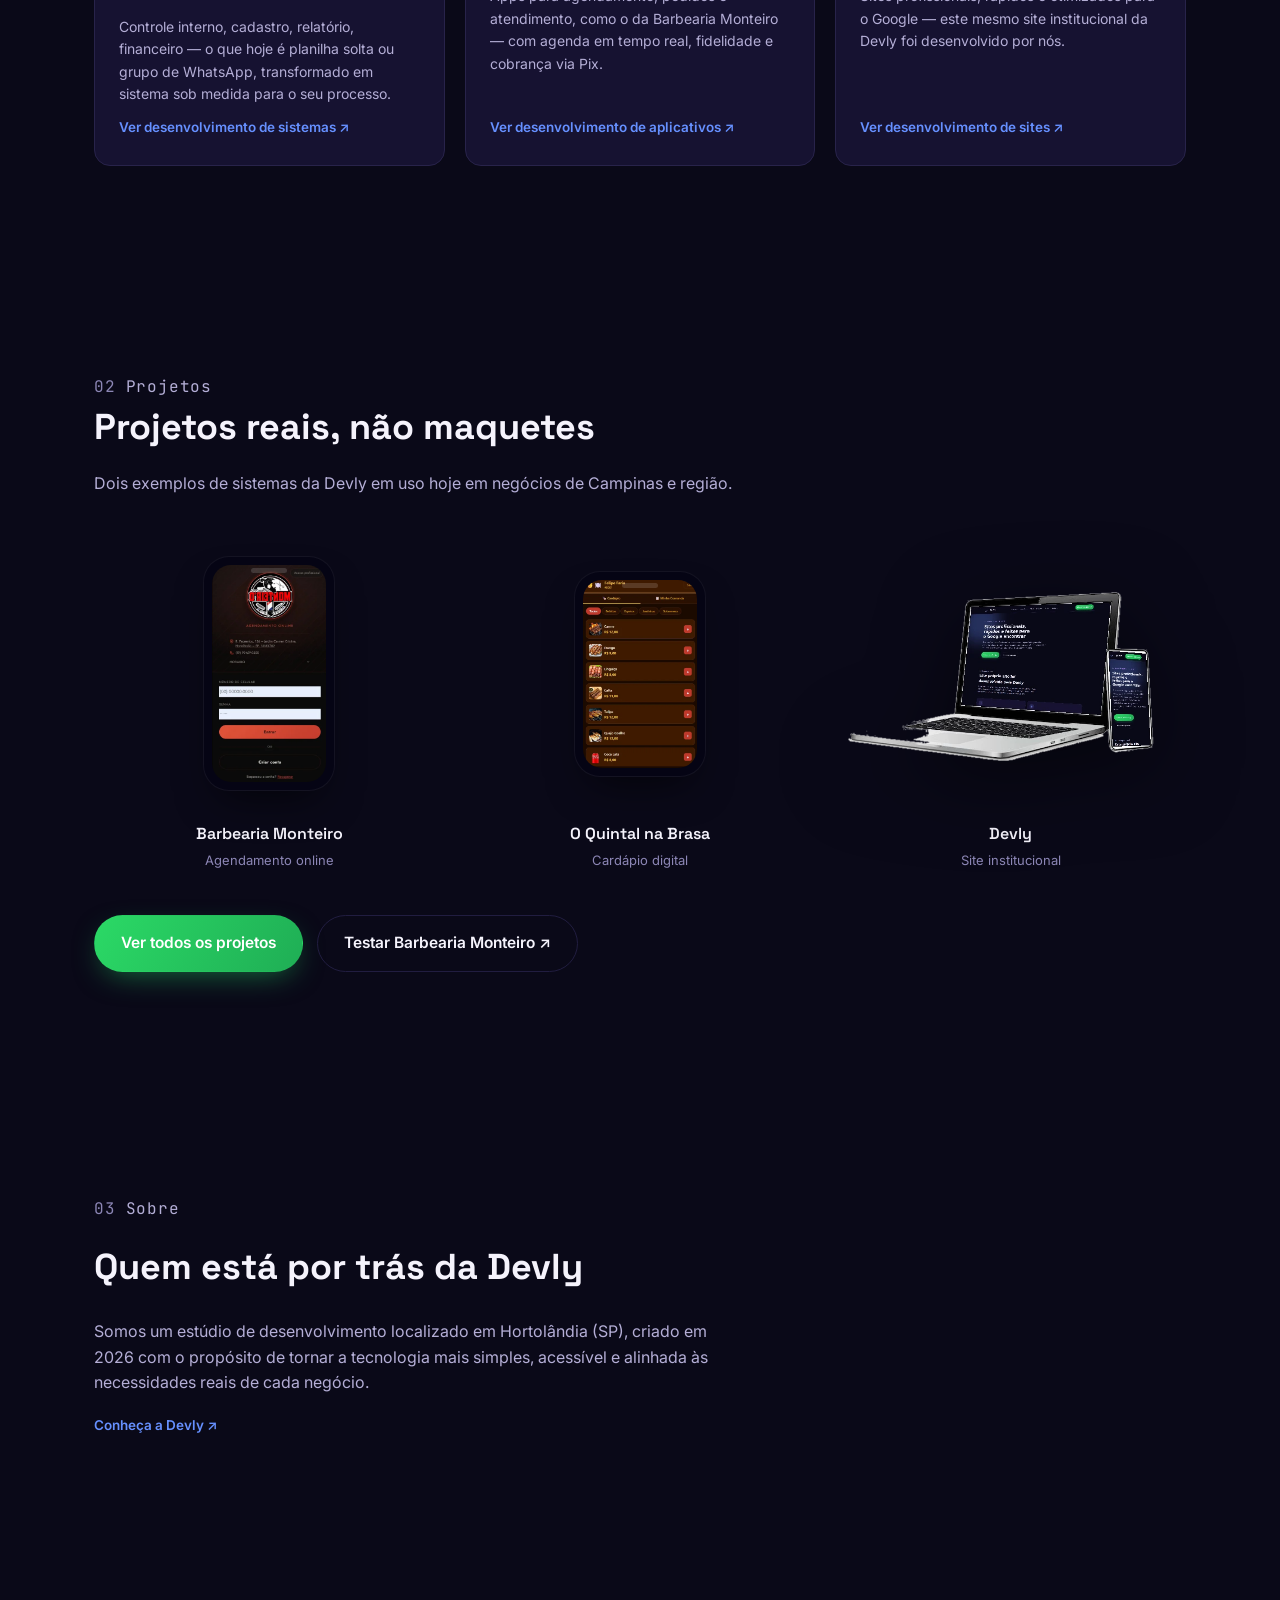
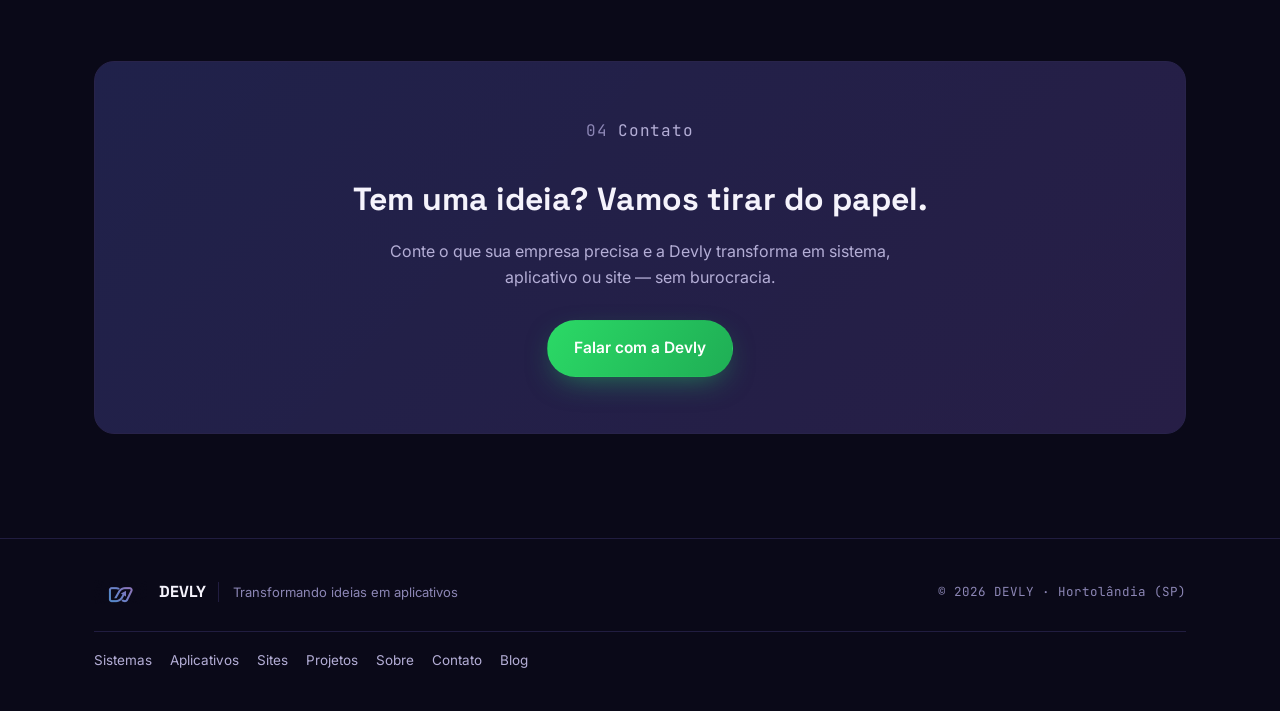
==== commit a1644a64: "Replace hero mockup image with transparent-background device mockup Co-Authored-By: Claude Sonnet 5 " ====
--- a/index.html
+++ b/index.html
@@ -58,7 +58,7 @@
       </div>
     </div>
     <div class="device-mockup reveal">
-      <img src="/mockup-sites-devices.webp" width="626" height="391" alt="Notebook e celular exibindo o site institucional da Devly" />
+      <img src="/devly-mockup-hero.webp" width="1536" height="1024" alt="Notebook e celular exibindo um site profissional desenvolvido pela Devly" />
     </div>
   </div>
 </section>
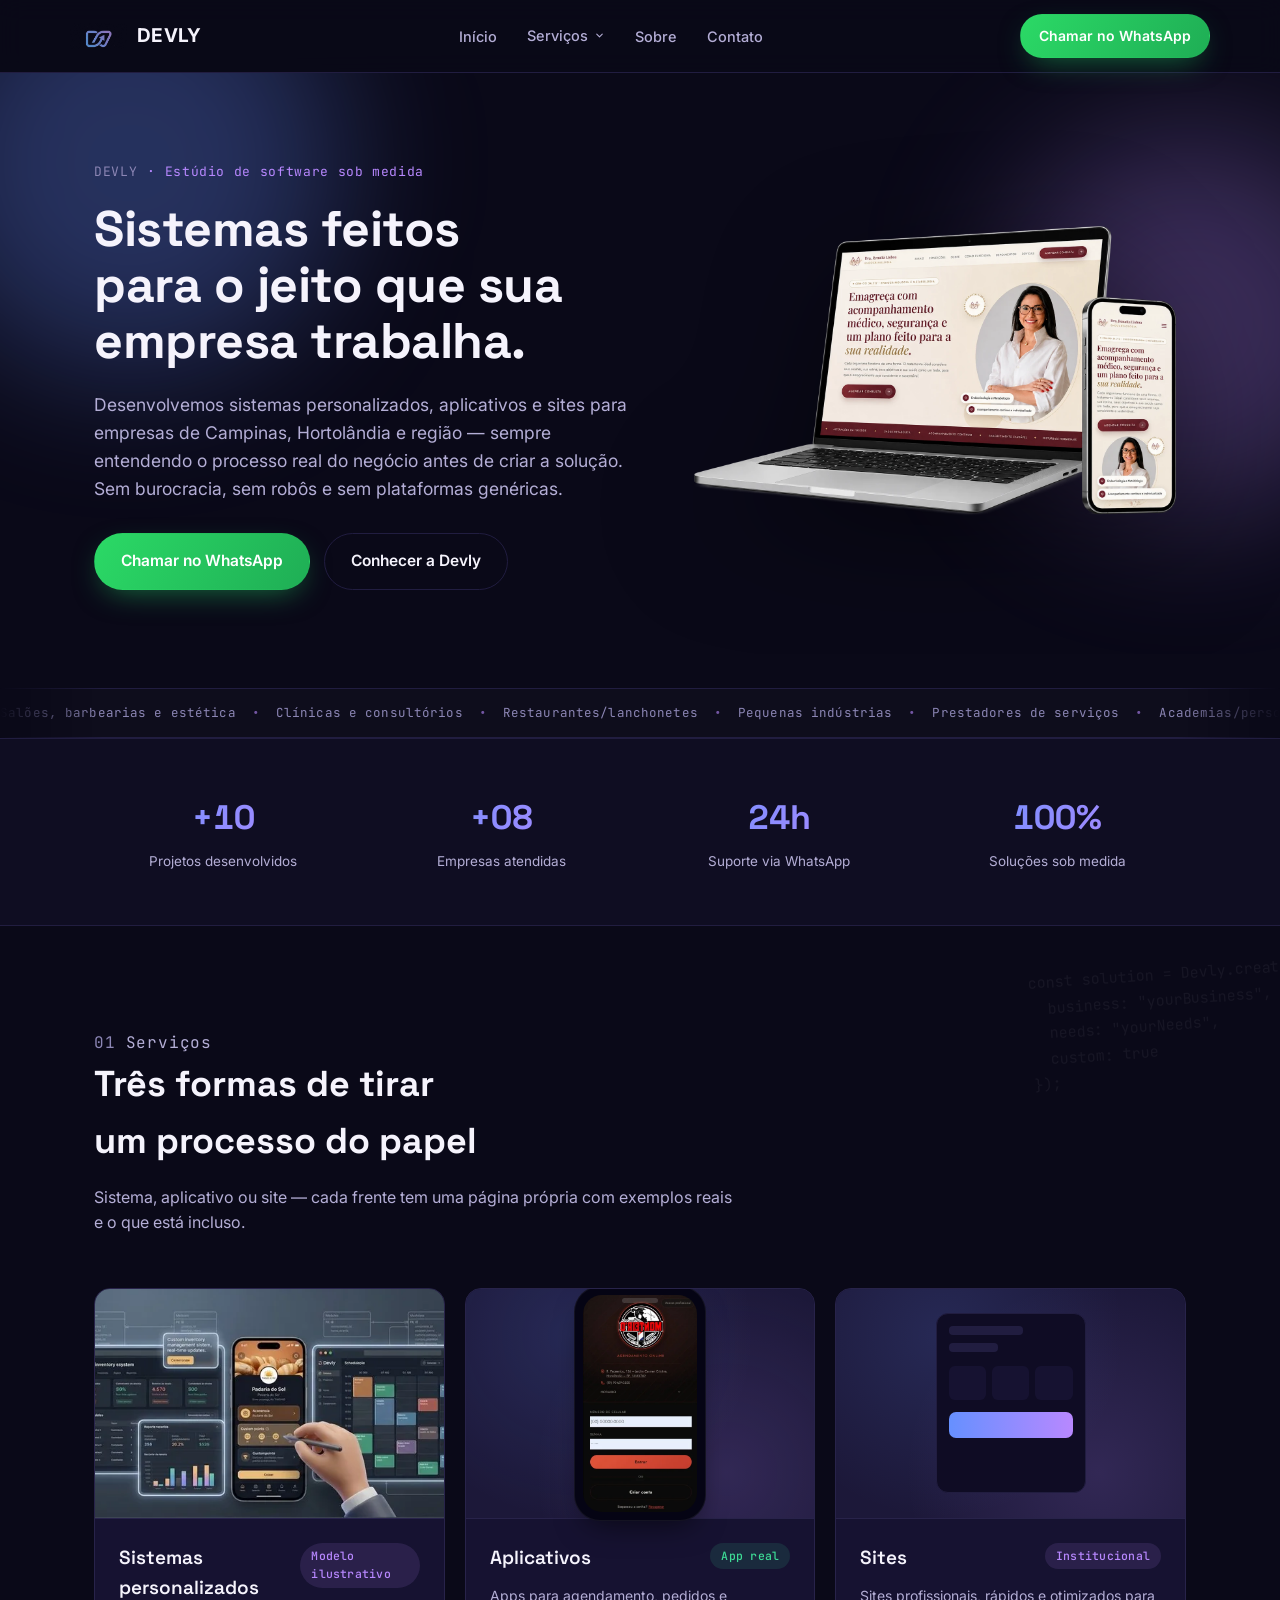
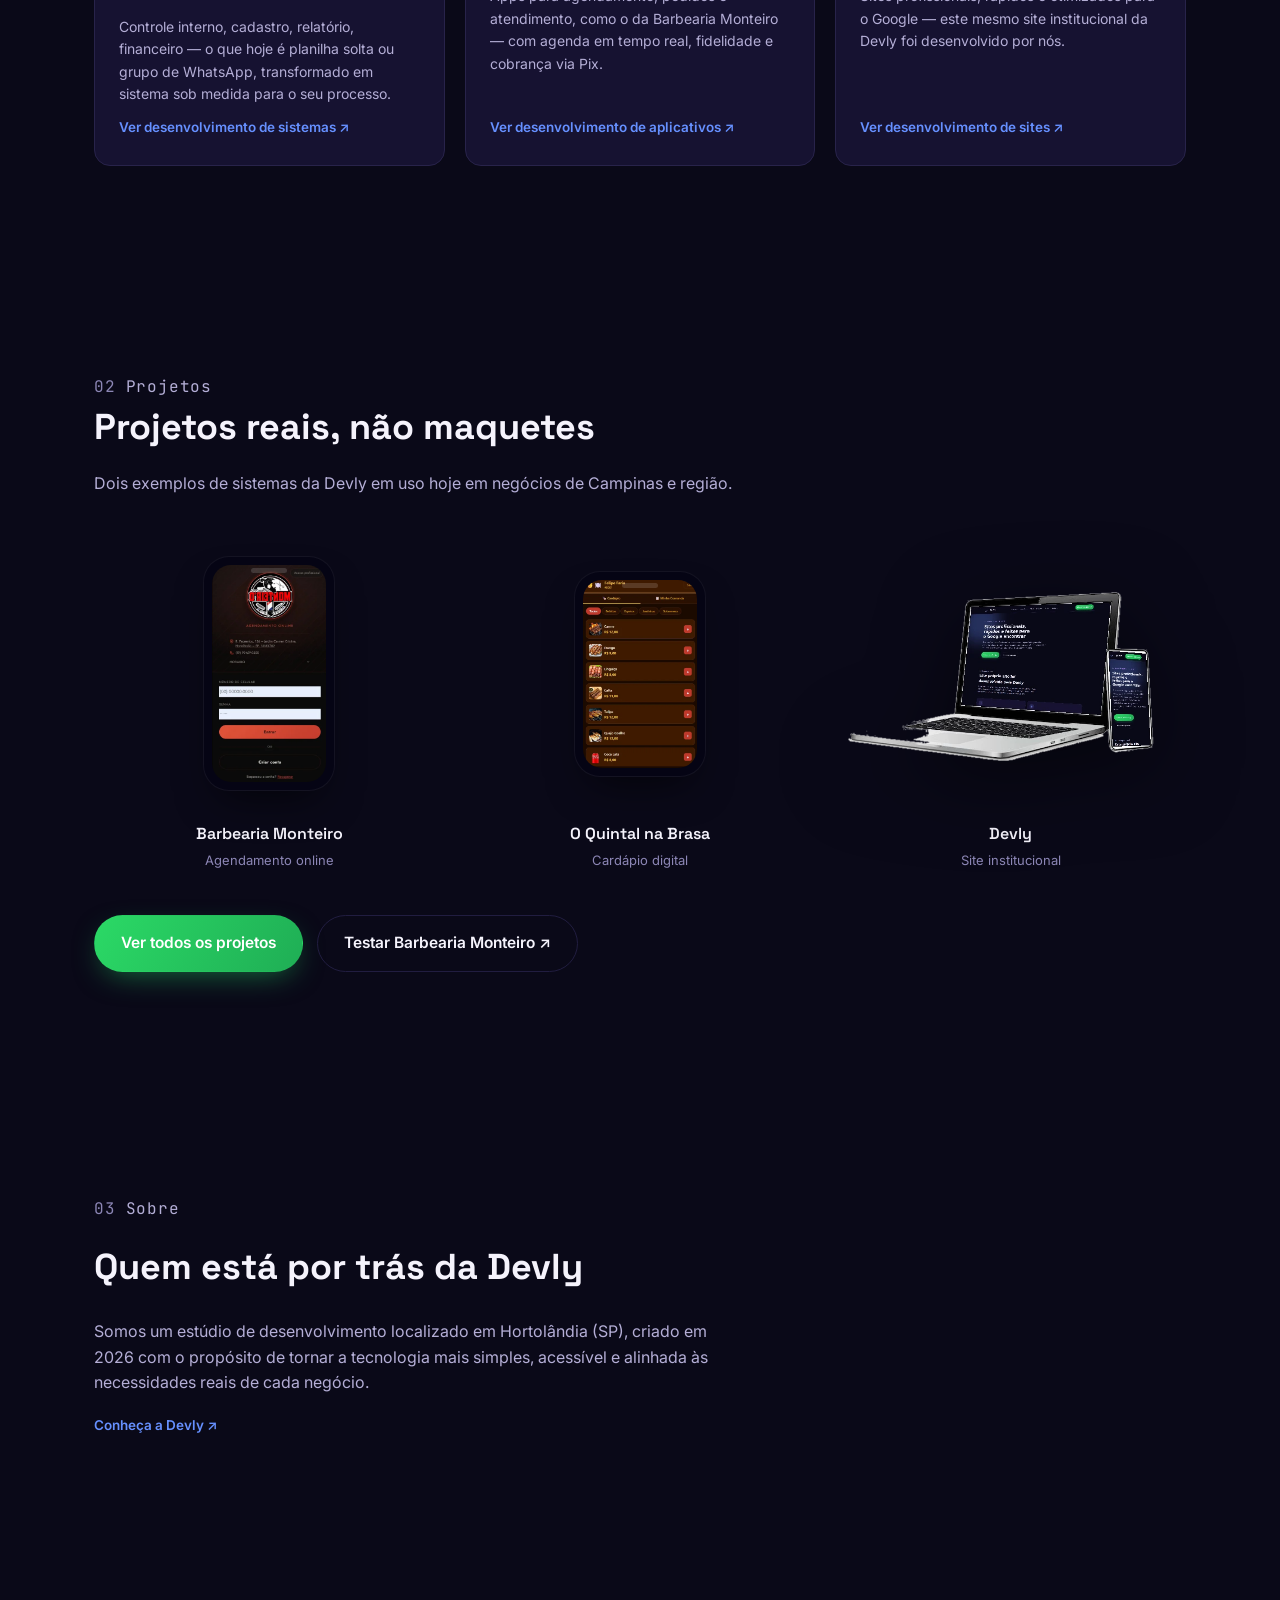
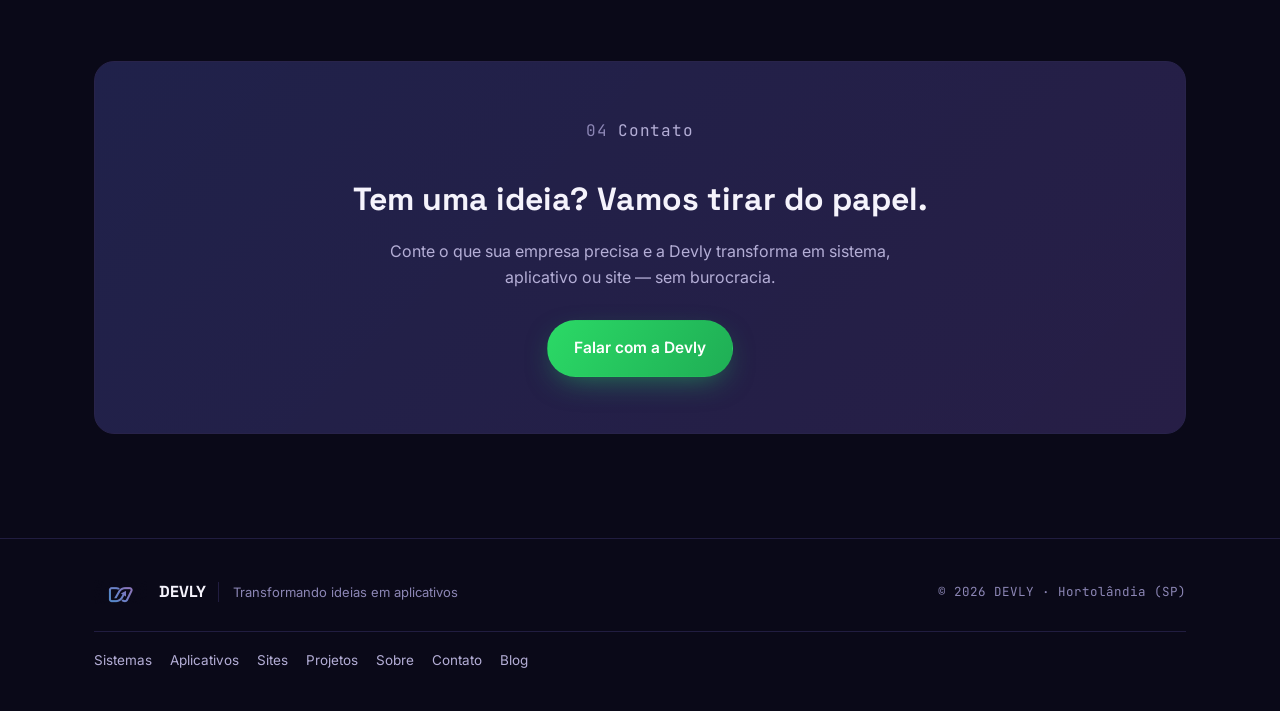
==== commit 364cd973: "Reorganize header nav into Início / Serviços dropdown / Sobre / Contato Serviços groups Sistemas, Ap" ====
--- a/index.html
+++ b/index.html
@@ -28,10 +28,19 @@
       <span>DEVLY</span>
     </a>
     <nav class="links" id="navLinks">
-      <a href="/desenvolvimento-de-sistemas.html">Sistemas</a>
-      <a href="/desenvolvimento-de-aplicativos.html">Aplicativos</a>
-      <a href="/desenvolvimento-de-sites.html">Sites</a>
-      <a href="/projetos.html">Projetos</a>
+      <a href="/" aria-current="page">Início</a>
+      <div class="nav-dropdown">
+        <button type="button" class="nav-dropdown-btn" aria-haspopup="true" aria-expanded="false">
+          Serviços
+          <svg viewBox="0 0 24 24" fill="none" stroke="currentColor" stroke-width="2.4" stroke-linecap="round" stroke-linejoin="round" aria-hidden="true"><path d="M6 9l6 6 6-6"/></svg>
+        </button>
+        <div class="nav-dropdown-menu">
+          <a href="/desenvolvimento-de-sistemas.html">Sistemas</a>
+          <a href="/desenvolvimento-de-aplicativos.html">Aplicativos</a>
+          <a href="/desenvolvimento-de-sites.html">Sites</a>
+          <a href="/projetos.html">Projetos</a>
+        </div>
+      </div>
       <a href="/sobre.html">Sobre</a>
       <a href="/contato.html">Contato</a>
     </nav>
--- a/style.css
+++ b/style.css
@@ -109,6 +109,31 @@
   nav.links a:hover{color:var(--text);}
   .nav-actions{display:flex; align-items:center; gap:16px;}
   .menu-btn{display:none; background:none; border:none; color:var(--text); padding:6px; cursor:pointer;}
+
+  /* ---------- nav: dropdown "Serviços" ---------- */
+  .nav-dropdown{position:relative;}
+  .nav-dropdown-btn{
+    display:inline-flex; align-items:center; gap:6px; background:none; border:none; padding:0; margin:0;
+    font:inherit; font-size:14.5px; font-weight:500; color:var(--text-soft); cursor:pointer; transition:color .15s ease;
+  }
+  .nav-dropdown-btn:hover{color:var(--text);}
+  .nav-dropdown.open .nav-dropdown-btn{color:var(--text);}
+  .nav-dropdown-btn svg{width:11px; height:11px; transition:transform .2s ease;}
+  .nav-dropdown.open .nav-dropdown-btn svg{transform:rotate(180deg);}
+  .nav-dropdown-menu{
+    position:absolute; top:calc(100% + 16px); left:50%; transform:translateX(-50%) translateY(-6px);
+    min-width:210px; background:var(--card); border:1px solid var(--line); border-radius:12px;
+    box-shadow:var(--shadow); padding:8px; display:flex; flex-direction:column; gap:1px;
+    opacity:0; visibility:hidden; transition:opacity .18s ease, transform .18s ease, visibility .18s; z-index:50;
+  }
+  .nav-dropdown.open .nav-dropdown-menu{opacity:1; visibility:visible; transform:translateX(-50%) translateY(0);}
+  .nav-dropdown-menu a{
+    display:block; padding:9px 12px; border-radius:8px; font-size:14px; font-weight:500;
+    color:var(--text-soft); text-decoration:none; white-space:nowrap; transition:background .15s ease, color .15s ease;
+  }
+  .nav-dropdown-menu a:hover{background:rgba(255,255,255,.06); color:var(--text);}
+  .nav-dropdown-menu a[aria-current]{color:var(--text); background:rgba(255,255,255,.05);}
+
   @media (max-width:860px){
     nav.links{
       position:absolute; top:100%; left:0; right:0;
@@ -119,6 +144,15 @@
     nav.links.open{display:flex;}
     nav.links a{padding:10px 0; width:100%;}
     .menu-btn{display:inline-flex;}
+    .nav-dropdown{width:100%;}
+    .nav-dropdown-btn{width:100%; justify-content:space-between; padding:10px 0;}
+    .nav-dropdown-menu{
+      position:static; transform:none; opacity:1; visibility:visible; transition:none;
+      min-width:0; background:none; border:none; box-shadow:none; padding:0 0 6px 14px;
+      display:none;
+    }
+    .nav-dropdown.open .nav-dropdown-menu{display:flex; transform:none;}
+    .nav-dropdown-menu a{padding:8px 0;}
   }
 
   /* ---------- hero ---------- */
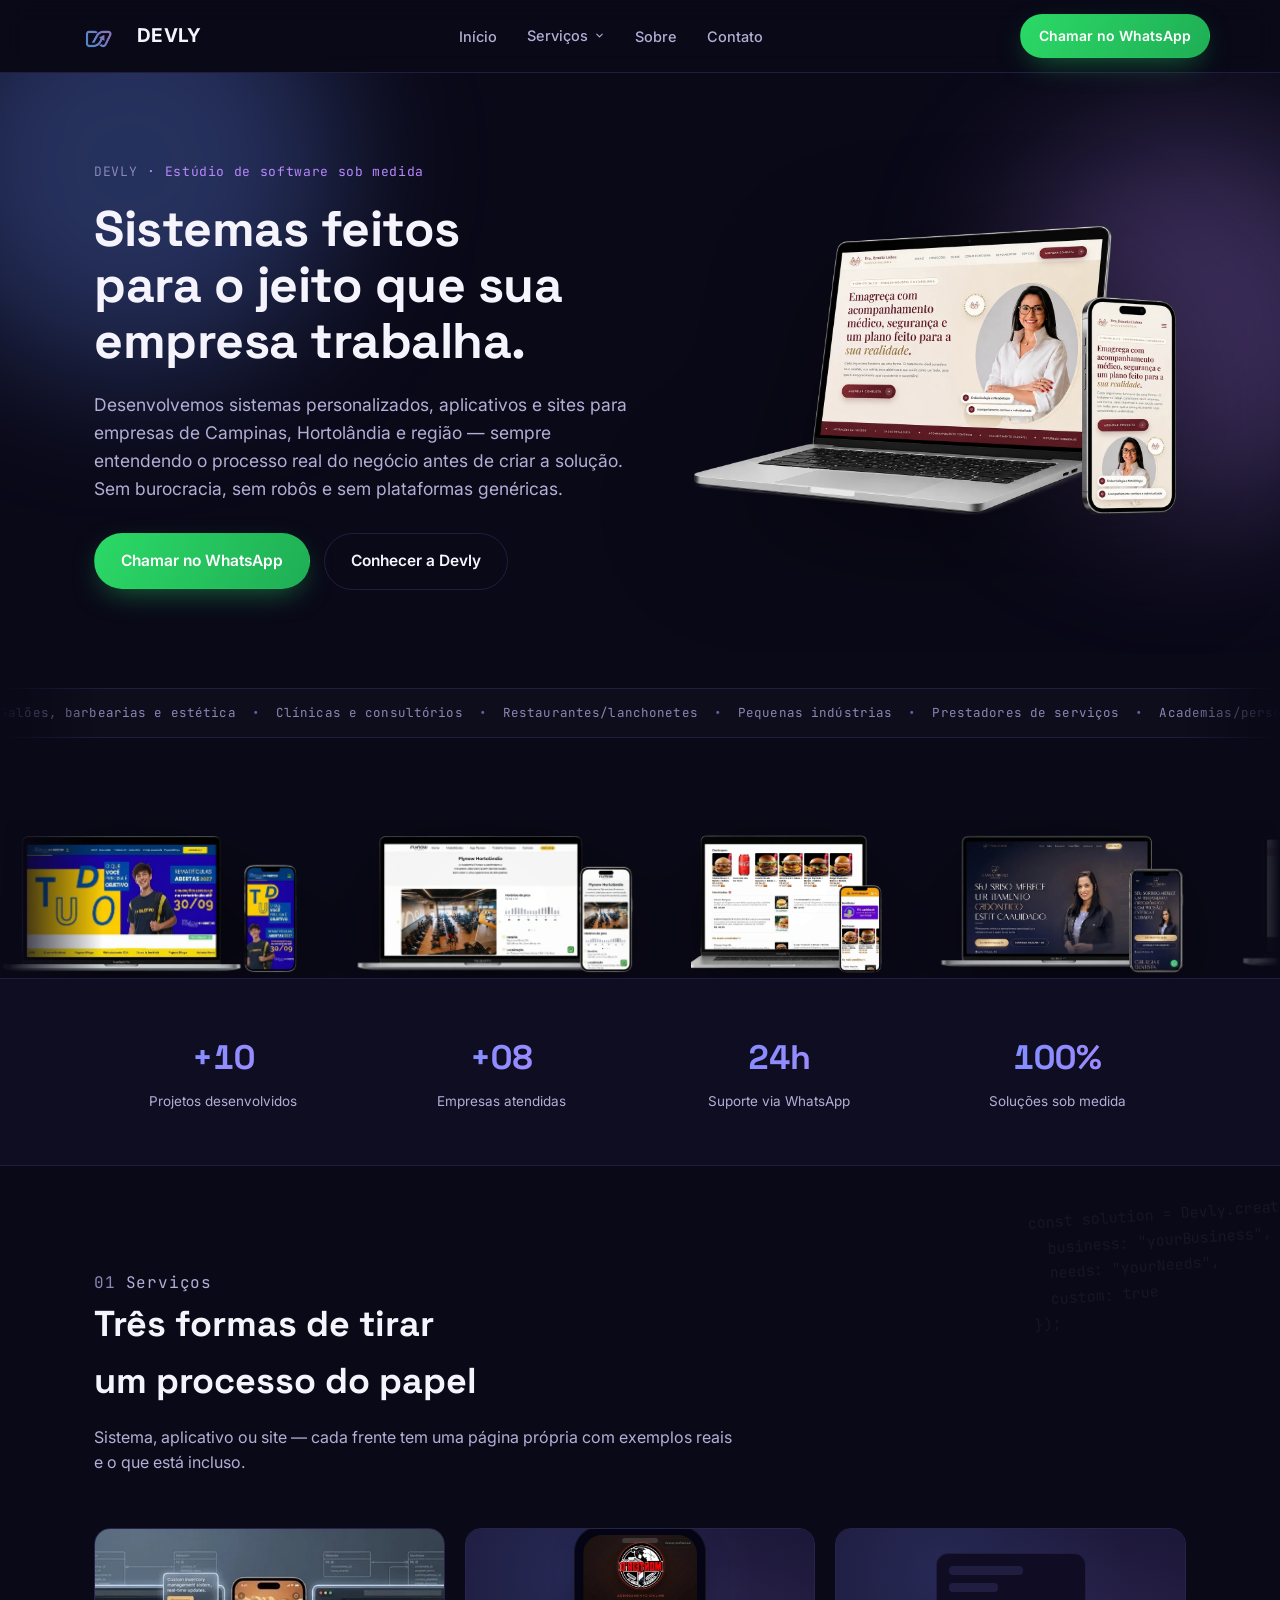
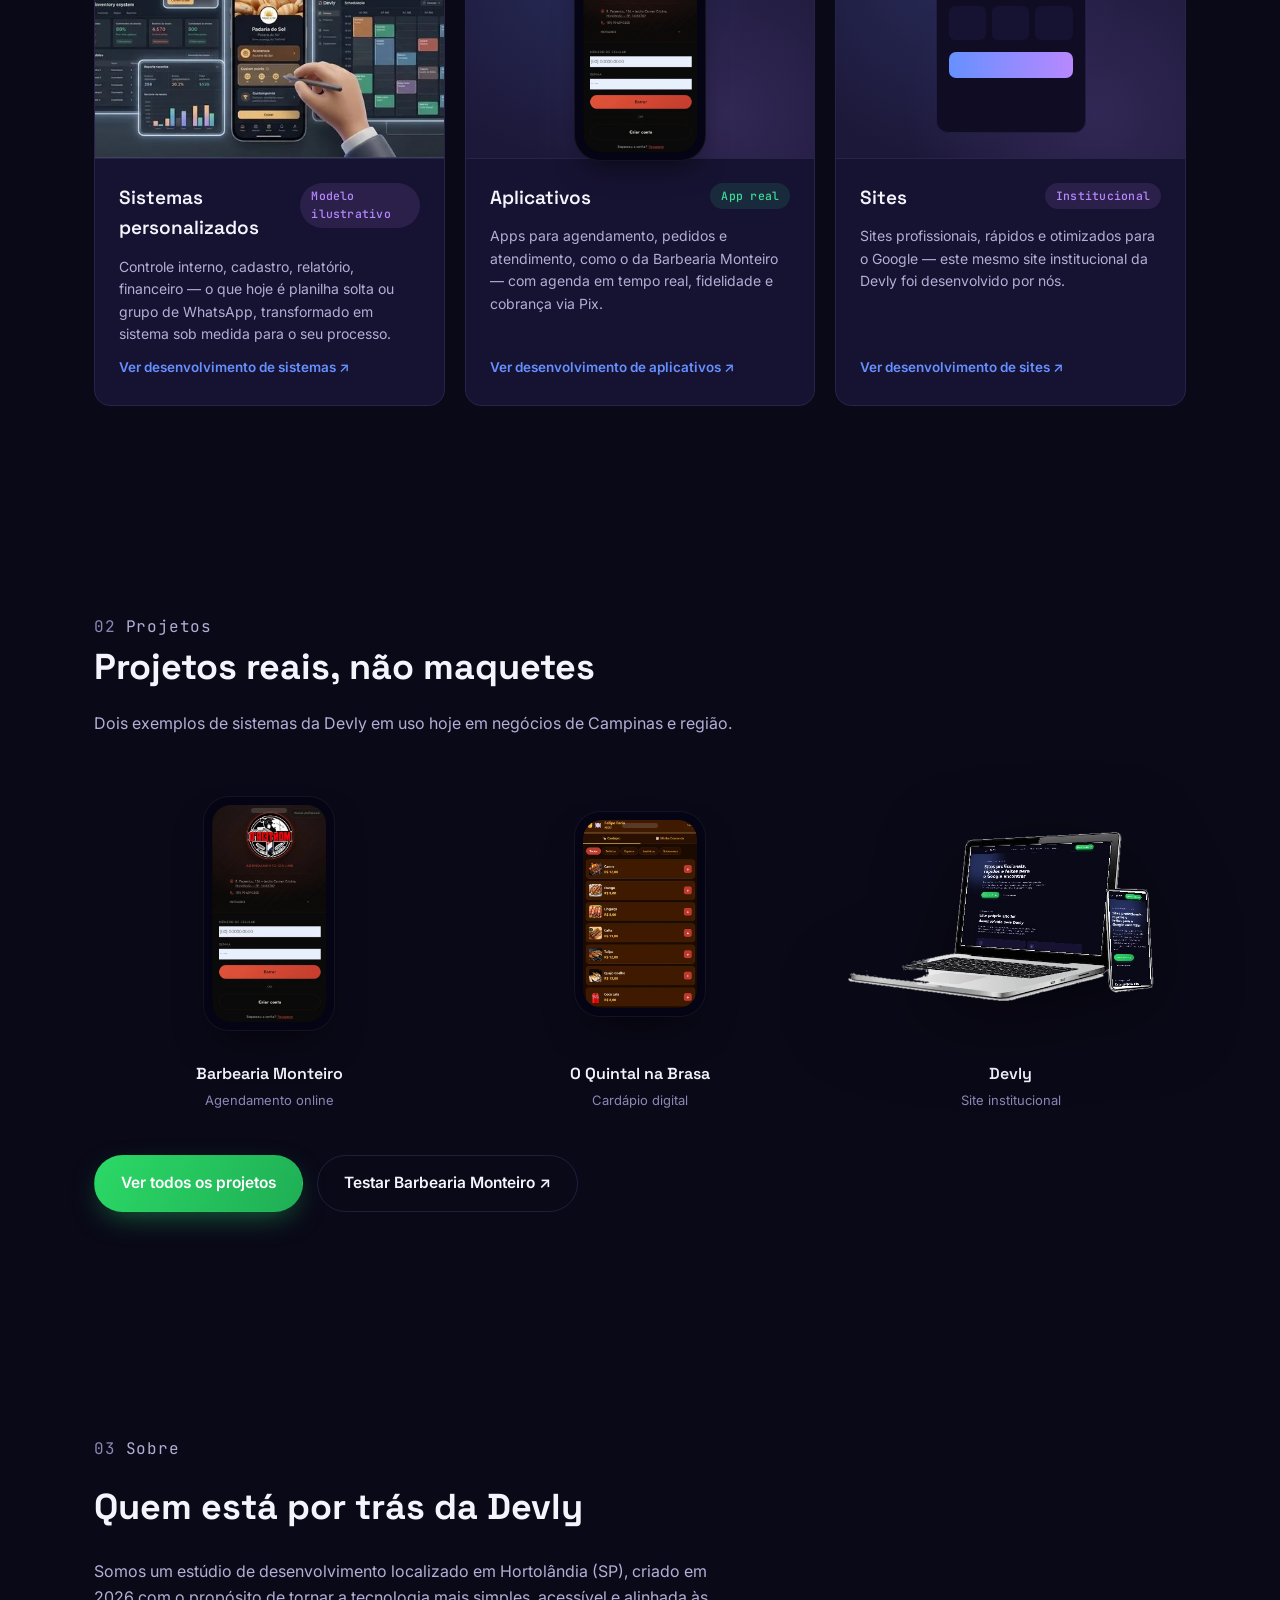
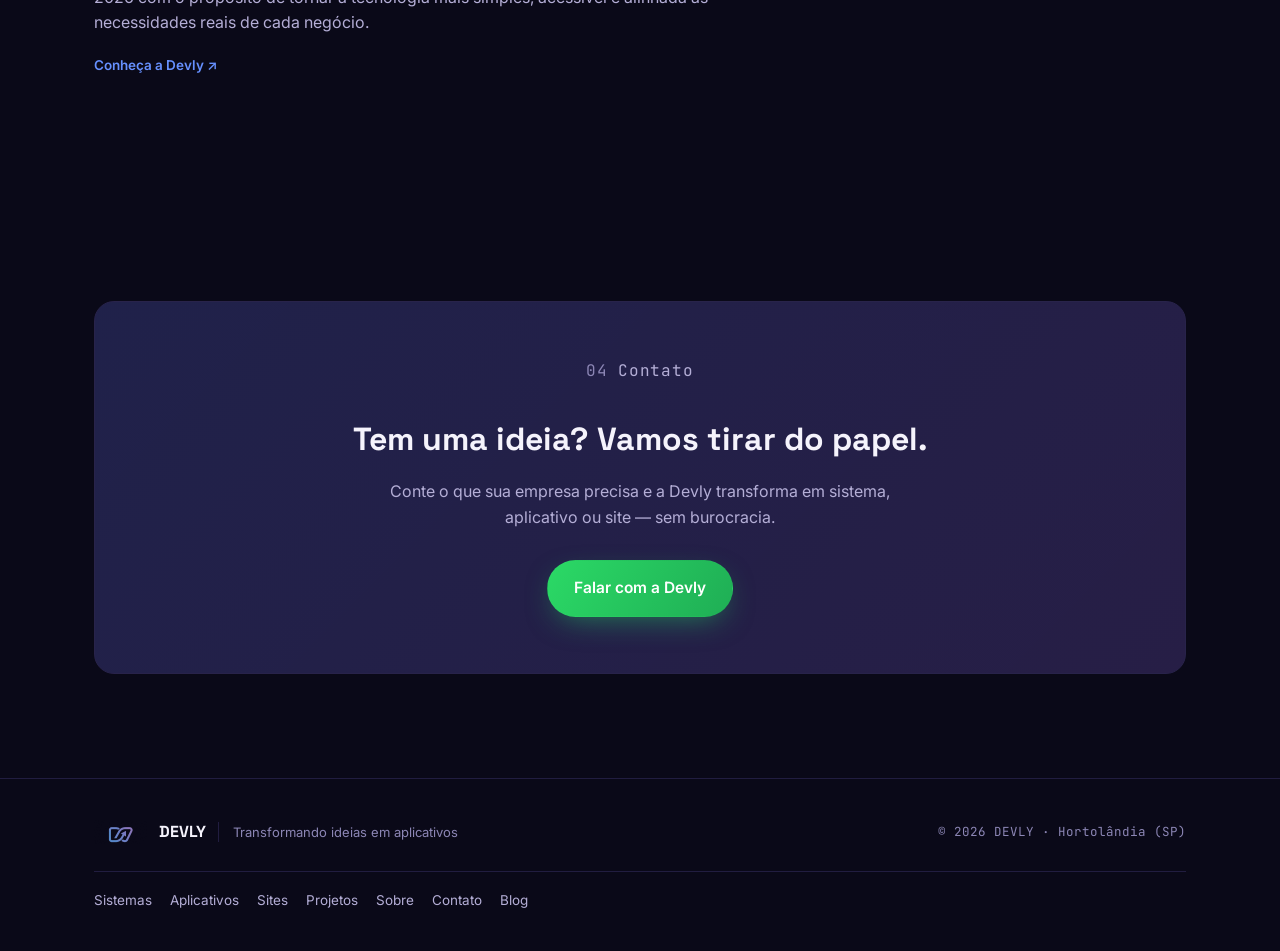
==== commit 33991212: "Add segment mockups marquee under the niches list Adds a left-to-right infinite loop of 6 transparen" ====
--- a/index.html
+++ b/index.html
@@ -99,6 +99,24 @@
     <span>Profissionais autônomos</span><span class="dot">•</span>
   </div>
 </div>
+<section id="modelos-segmento" style="padding-top:40px; padding-bottom:0;">
+  <div class="mockups-marquee" aria-label="Modelos de sites por segmento">
+    <div class="mockups-track" aria-hidden="true">
+      <img src="/modelo-colegio.webp" loading="lazy" alt="" />
+      <img src="/modelo-academia.webp" loading="lazy" alt="" />
+      <img src="/modelo-lanchonete.webp" loading="lazy" alt="" />
+      <img src="/modelo-dentista.webp" loading="lazy" alt="" />
+      <img src="/modelo-beleza.webp" loading="lazy" alt="" />
+      <img src="/modelo-saude.webp" loading="lazy" alt="" />
+      <img src="/modelo-colegio.webp" loading="lazy" alt="" />
+      <img src="/modelo-academia.webp" loading="lazy" alt="" />
+      <img src="/modelo-lanchonete.webp" loading="lazy" alt="" />
+      <img src="/modelo-dentista.webp" loading="lazy" alt="" />
+      <img src="/modelo-beleza.webp" loading="lazy" alt="" />
+      <img src="/modelo-saude.webp" loading="lazy" alt="" />
+    </div>
+  </div>
+</section>
 
 <section class="stats-band" aria-label="Credibilidade">
   <div class="wrap stats-grid">
--- a/style.css
+++ b/style.css
@@ -308,20 +308,73 @@
   .contact-box p{color:var(--text-soft); max-width:52ch; margin:0 auto 30px; font-size:16px;}
   .contact-ctas{display:flex; gap:14px; justify-content:center; flex-wrap:wrap;}
   .contact-alt{margin-top:22px; font-size:14px; color:var(--text-faint);}
+
+  /* ---------- contato: endereço + mapa ---------- */
+  .contact-map-card{
+    display:grid; grid-template-columns:1fr 1fr; gap:40px; align-items:center;
+    max-width:960px; margin:0 auto; background:var(--card); border:1px solid var(--line);
+    border-radius:20px; padding:40px;
+  }
+  @media (max-width:860px){ .contact-map-card{grid-template-columns:1fr; gap:28px; padding:28px 22px;} }
+  .contact-info h2{margin:12px 0 22px;}
+  .contact-info-list{list-style:none; margin:0; padding:0; display:flex; flex-direction:column; gap:16px;}
+  .contact-info-list li{display:flex; align-items:flex-start; gap:12px; font-size:15px; color:var(--text-soft); line-height:1.5;}
+  .contact-info-list a{color:var(--text); text-decoration:none; font-weight:500;}
+  .contact-info-list a:hover{color:var(--blue);}
+  .contact-icon{flex:none; display:flex; color:var(--purple); margin-top:2px;}
+  .contact-icon svg{width:19px; height:19px;}
+  .contact-map{border-radius:16px; overflow:hidden; border:1px solid var(--line); aspect-ratio:4/3;}
+  .contact-map iframe{width:100%; height:100%; display:block;}
   .contact-alt a{text-decoration:underline; color:var(--text-soft);}
 
+  .sec-head.center{max-width:560px; margin-left:auto; margin-right:auto; text-align:center;}
+
+  /* ---------- "o que podemos criar" (Contato) ---------- */
+  .create-grid{display:grid; grid-template-columns:repeat(4,1fr); gap:16px; max-width:960px; margin:0 auto;}
+  @media (max-width:940px){ .create-grid{grid-template-columns:repeat(2,1fr); max-width:560px;} }
+  @media (max-width:480px){ .create-grid{grid-template-columns:1fr;} }
+  .create-card{background:var(--card); border:1px solid var(--line); border-radius:14px; padding:24px 20px; text-align:center;}
+  .create-icon{
+    width:44px; height:44px; border-radius:11px; margin:0 auto 14px; font-size:20px;
+    display:flex; align-items:center; justify-content:center;
+    background:linear-gradient(135deg, rgba(102,144,255,.16), rgba(184,136,255,.16));
+  }
+  .create-card h3{font-size:16.5px; font-weight:600; margin-bottom:7px;}
+  .create-card p{margin:0; color:var(--text-soft); font-size:13.5px; line-height:1.5;}
+
   /* ---------- lead form (Contato) ---------- */
+  .tech-quote{
+    font-family:'Space Grotesk'; font-weight:600; color:var(--text); font-size:clamp(17px,2vw,19px);
+    line-height:1.5; margin:18px 0; padding:16px 20px; border-left:3px solid var(--purple);
+    background:rgba(184,136,255,.08); border-radius:0 10px 10px 0; text-align:left;
+  }
   .lead-form{ text-align:left; max-width:460px; margin:34px auto 0; display:flex; flex-direction:column; gap:18px; }
   .form-field{ display:flex; flex-direction:column; gap:6px; }
   .form-field label{ font-size:13px; font-weight:600; color:var(--text-soft); }
-  .form-field input, .form-field textarea{
+  .form-field input, .form-field textarea, .form-field select{
     width:100%; background:rgba(255,255,255,.05); border:1px solid var(--line-soft); border-radius:10px;
     padding:12px 14px; color:var(--text); font-family:'Inter',sans-serif; font-size:15px; line-height:1.5;
     transition:border-color .2s ease, background .2s ease;
   }
+  .form-field select{ appearance:none; cursor:pointer;
+    background-image:url("data:image/svg+xml,%3Csvg xmlns='http://www.w3.org/2000/svg' viewBox='0 0 24 24' fill='none' stroke='%238C86B5' stroke-width='2.4' stroke-linecap='round' stroke-linejoin='round'%3E%3Cpath d='M6 9l6 6 6-6'/%3E%3C/svg%3E");
+    background-repeat:no-repeat; background-position:right 14px center; background-size:13px; padding-right:38px;
+  }
+  .form-field select option{ background:var(--bg-soft); color:var(--text); }
   .form-field input::placeholder, .form-field textarea::placeholder{ color:var(--text-faint); }
-  .form-field input:focus, .form-field textarea:focus{ outline:none; border-color:var(--purple); background:rgba(255,255,255,.07); }
+  .form-field input:focus, .form-field textarea:focus, .form-field select:focus{ outline:none; border-color:var(--purple); background-color:rgba(255,255,255,.07); }
   .form-field textarea{ min-height:100px; resize:vertical; font-family:inherit; }
+  .radio-group{display:flex; flex-wrap:wrap; gap:8px;}
+  .radio-chip{position:relative; cursor:pointer;}
+  .radio-chip input{position:absolute; opacity:0; width:1px; height:1px;}
+  .radio-chip span{
+    display:inline-flex; align-items:center; padding:8px 14px; border-radius:99px;
+    border:1px solid var(--line-soft); background:rgba(255,255,255,.03);
+    font-size:13.5px; color:var(--text-soft); transition:border-color .15s ease, background .15s ease, color .15s ease;
+  }
+  .radio-chip:hover span{border-color:var(--line);}
+  .radio-chip input:checked + span{border-color:var(--purple); background:rgba(184,136,255,.12); color:var(--text);}
+  .radio-chip input:focus-visible + span{outline:2px solid var(--focus); outline-offset:2px;}
   .lead-submit{ align-self:flex-start; }
   @media (max-width:480px){ .lead-submit{align-self:stretch; justify-content:center;} }
   .privacy-note{ display:flex; align-items:flex-start; gap:6px; font-size:12.5px; color:var(--text-faint); margin:0; line-height:1.5; }
@@ -431,6 +484,20 @@
   .niches-track .dot{color:var(--purple); opacity:.6;}
   @keyframes nichesScroll{from{transform:translateX(0);} to{transform:translateX(-50%);}}
 
+  /* ---------- modelos por segmento: marquee de mockups (loop esquerda->direita) ---------- */
+  .mockups-marquee{
+    overflow:hidden; padding:12px 0 4px; margin-top:44px;
+    -webkit-mask-image:linear-gradient(90deg, transparent, #000 8%, #000 92%, transparent);
+    mask-image:linear-gradient(90deg, transparent, #000 8%, #000 92%, transparent);
+  }
+  .mockups-track{
+    display:flex; width:max-content; gap:56px; align-items:center;
+    animation:mockupsScrollLTR 68s linear infinite;
+  }
+  .mockups-track img{height:140px; width:auto; display:block; filter:drop-shadow(0 22px 40px rgba(0,0,0,.5));}
+  @media (max-width:720px){ .mockups-track img{height:96px;} .mockups-track{gap:32px;} }
+  @keyframes mockupsScrollLTR{from{transform:translateX(-50%);} to{transform:translateX(0);}}
+
   /* ---------- projetos: grid de mockups (laptop/celular por projeto) ---------- */
   .proj-grid{display:grid; grid-template-columns:repeat(3,1fr); gap:20px; margin:8px 0 44px;}
   @media (max-width:860px){ .proj-grid{grid-template-columns:1fr; max-width:320px; margin-left:auto; margin-right:auto;} }
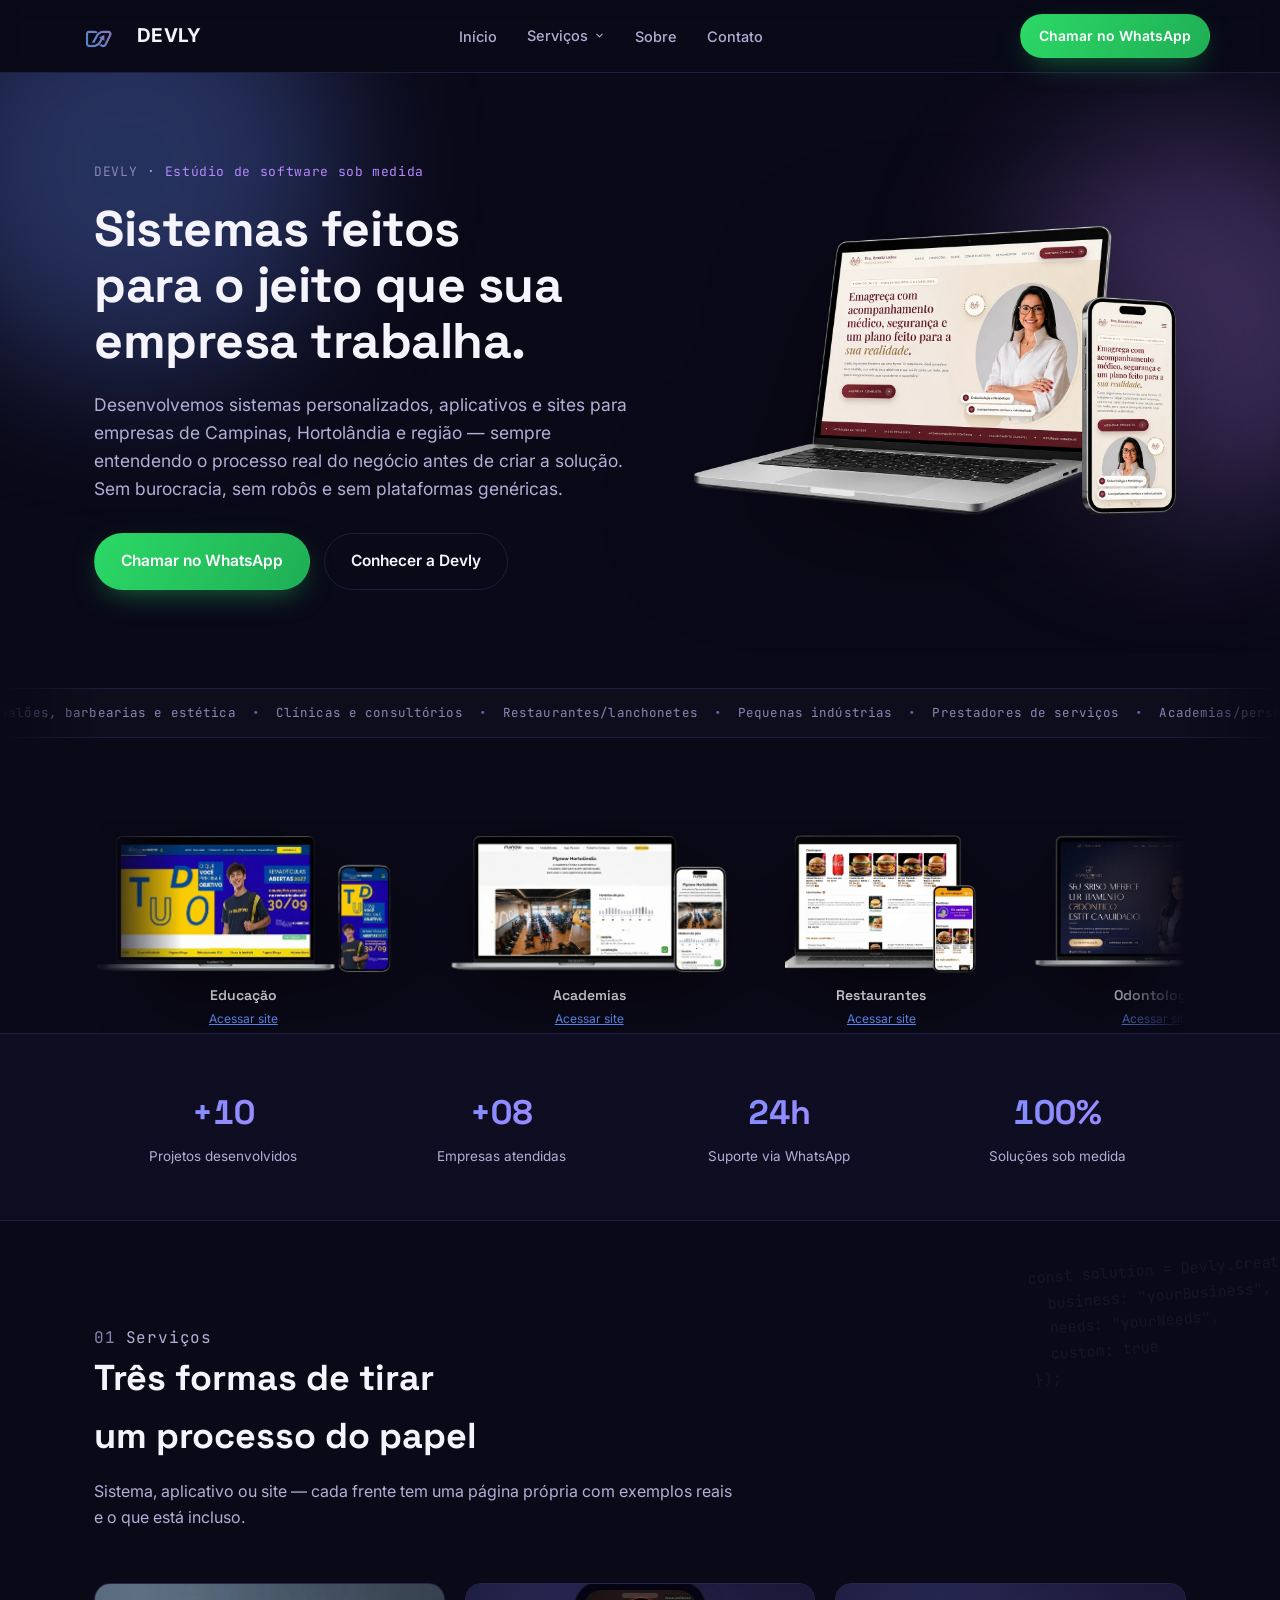
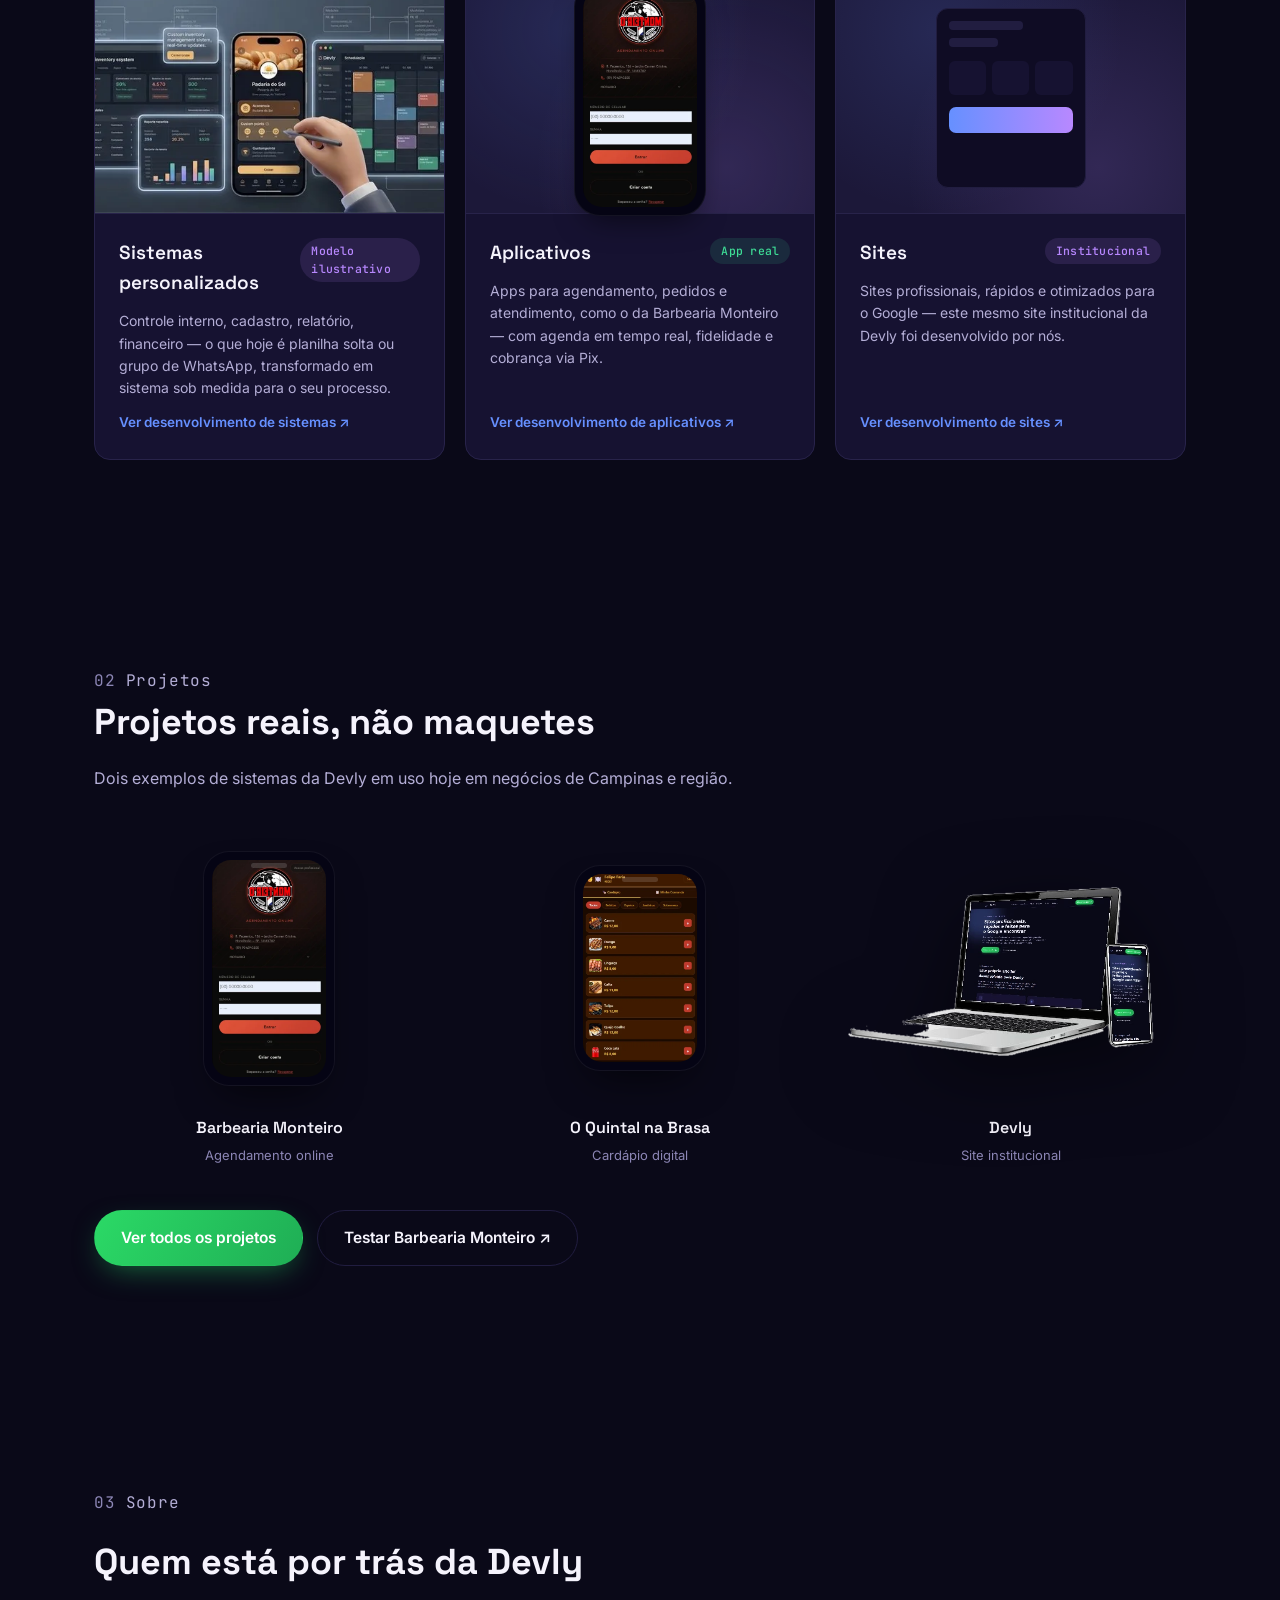
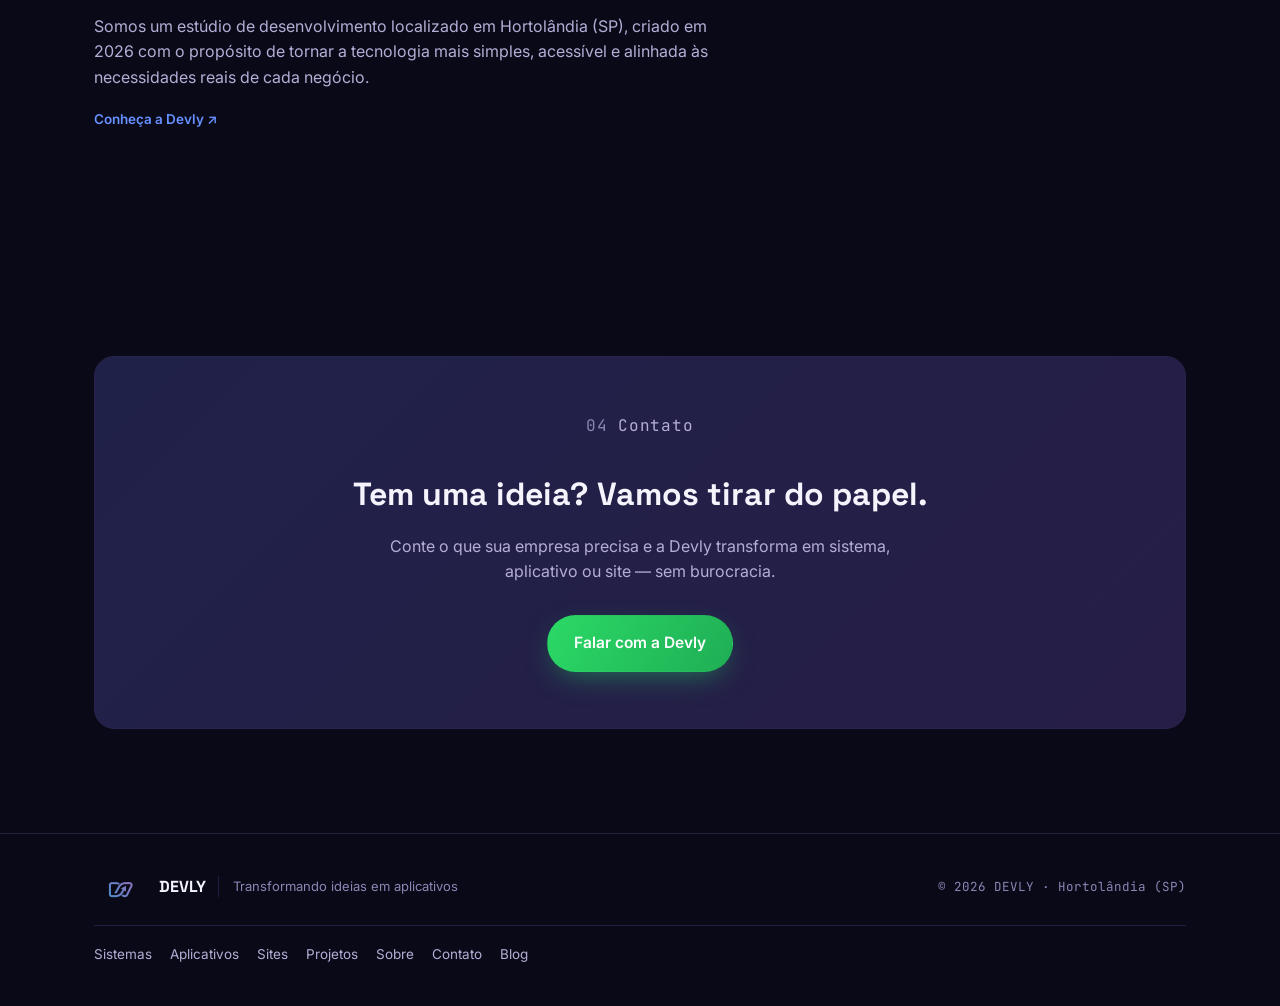
==== commit 76137cd7: "Add segment/link captions to mockups marquee, center it on the page Each mockup now shows its segmen" ====
--- a/index.html
+++ b/index.html
@@ -100,22 +100,62 @@
   </div>
 </div>
 <section id="modelos-segmento" style="padding-top:40px; padding-bottom:0;">
+ <div class="wrap">
   <div class="mockups-marquee" aria-label="Modelos de sites por segmento">
-    <div class="mockups-track" aria-hidden="true">
-      <img src="/modelo-colegio.webp" loading="lazy" alt="" />
-      <img src="/modelo-academia.webp" loading="lazy" alt="" />
-      <img src="/modelo-lanchonete.webp" loading="lazy" alt="" />
-      <img src="/modelo-dentista.webp" loading="lazy" alt="" />
-      <img src="/modelo-beleza.webp" loading="lazy" alt="" />
-      <img src="/modelo-saude.webp" loading="lazy" alt="" />
-      <img src="/modelo-colegio.webp" loading="lazy" alt="" />
-      <img src="/modelo-academia.webp" loading="lazy" alt="" />
-      <img src="/modelo-lanchonete.webp" loading="lazy" alt="" />
-      <img src="/modelo-dentista.webp" loading="lazy" alt="" />
-      <img src="/modelo-beleza.webp" loading="lazy" alt="" />
-      <img src="/modelo-saude.webp" loading="lazy" alt="" />
-    </div>
-  </div>
+    <div class="mockups-track">
+      <a class="mockup-item" href="https://objetivohortolandia.com.br/" target="_blank" rel="noopener">
+        <img src="/modelo-colegio.webp" loading="lazy" alt="Modelo de site para colégio" />
+        <span class="mockup-cap"><b>Educação</b><small>Acessar site</small></span>
+      </a>
+      <a class="mockup-item" href="https://www.flynowacademia.com.br/unidade-hortolandia/?gad_source=1&gad_campaignid=21641230291&gbraid=0AAAAAqq-jClFGWknZvOn9FikvK84_BbcL&gclid=Cj0KCQjw8JPVBhD-ARIsAO691sE6hKq6vTyR2ACSSQhS0C6FDhtoHByZTk1HCapgmlMs6Lqr_vEZwp0aAsGsEALw_wcB" target="_blank" rel="noopener">
+        <img src="/modelo-academia.webp" loading="lazy" alt="Modelo de site para academia" />
+        <span class="mockup-cap"><b>Academias</b><small>Acessar site</small></span>
+      </a>
+      <a class="mockup-item" href="https://pedido.anota.ai/loja/GrelhaBurger?from=site&referer=https://www.google.com/" target="_blank" rel="noopener">
+        <img src="/modelo-lanchonete.webp" loading="lazy" alt="Modelo de site para lanchonete" />
+        <span class="mockup-cap"><b>Restaurantes</b><small>Acessar site</small></span>
+      </a>
+      <a class="mockup-item" href="#">
+        <img src="/modelo-dentista.webp" loading="lazy" alt="Modelo de site para dentista" />
+        <span class="mockup-cap"><b>Odontologia</b><small>Acessar site</small></span>
+      </a>
+      <a class="mockup-item" href="https://felpsworks.github.io/priscila-site/" target="_blank" rel="noopener">
+        <img src="/modelo-beleza.webp" loading="lazy" alt="Modelo de site para profissionais da beleza" />
+        <span class="mockup-cap"><b>Beleza e estética</b><small>Acessar site</small></span>
+      </a>
+      <a class="mockup-item" href="#">
+        <img src="/modelo-saude.webp" loading="lazy" alt="Modelo de site para área da saúde" />
+        <span class="mockup-cap"><b>Saúde</b><small>Acessar site</small></span>
+      </a>
+      <div class="mockups-dup" aria-hidden="true">
+        <a class="mockup-item" href="https://objetivohortolandia.com.br/" target="_blank" rel="noopener" tabindex="-1">
+          <img src="/modelo-colegio.webp" loading="lazy" alt="" />
+          <span class="mockup-cap"><b>Educação</b><small>Acessar site</small></span>
+        </a>
+        <a class="mockup-item" href="https://www.flynowacademia.com.br/unidade-hortolandia/?gad_source=1&gad_campaignid=21641230291&gbraid=0AAAAAqq-jClFGWknZvOn9FikvK84_BbcL&gclid=Cj0KCQjw8JPVBhD-ARIsAO691sE6hKq6vTyR2ACSSQhS0C6FDhtoHByZTk1HCapgmlMs6Lqr_vEZwp0aAsGsEALw_wcB" target="_blank" rel="noopener" tabindex="-1">
+          <img src="/modelo-academia.webp" loading="lazy" alt="" />
+          <span class="mockup-cap"><b>Academias</b><small>Acessar site</small></span>
+        </a>
+        <a class="mockup-item" href="https://pedido.anota.ai/loja/GrelhaBurger?from=site&referer=https://www.google.com/" target="_blank" rel="noopener" tabindex="-1">
+          <img src="/modelo-lanchonete.webp" loading="lazy" alt="" />
+          <span class="mockup-cap"><b>Restaurantes</b><small>Acessar site</small></span>
+        </a>
+        <a class="mockup-item" href="#" tabindex="-1">
+          <img src="/modelo-dentista.webp" loading="lazy" alt="" />
+          <span class="mockup-cap"><b>Odontologia</b><small>Acessar site</small></span>
+        </a>
+        <a class="mockup-item" href="https://felpsworks.github.io/priscila-site/" target="_blank" rel="noopener" tabindex="-1">
+          <img src="/modelo-beleza.webp" loading="lazy" alt="" />
+          <span class="mockup-cap"><b>Beleza e estética</b><small>Acessar site</small></span>
+        </a>
+        <a class="mockup-item" href="#" tabindex="-1">
+          <img src="/modelo-saude.webp" loading="lazy" alt="" />
+          <span class="mockup-cap"><b>Saúde</b><small>Acessar site</small></span>
+        </a>
+      </div>
+    </div>
+  </div>
+ </div>
 </section>
 
 <section class="stats-band" aria-label="Credibilidade">
--- a/style.css
+++ b/style.css
@@ -491,10 +491,16 @@
     mask-image:linear-gradient(90deg, transparent, #000 8%, #000 92%, transparent);
   }
   .mockups-track{
-    display:flex; width:max-content; gap:56px; align-items:center;
+    display:flex; width:max-content; gap:56px; align-items:flex-start;
     animation:mockupsScrollLTR 68s linear infinite;
   }
+  .mockups-dup{display:contents;}
+  .mockup-item{display:flex; flex-direction:column; align-items:center; gap:10px; text-decoration:none;}
   .mockups-track img{height:140px; width:auto; display:block; filter:drop-shadow(0 22px 40px rgba(0,0,0,.5));}
+  .mockup-cap{display:flex; flex-direction:column; align-items:center; gap:3px;}
+  .mockup-cap b{font-family:'Space Grotesk'; font-size:14px; font-weight:600; color:var(--text);}
+  .mockup-cap small{font-size:12px; color:var(--blue); text-decoration:underline;}
+  .mockup-item:hover .mockup-cap small{color:var(--purple);}
   @media (max-width:720px){ .mockups-track img{height:96px;} .mockups-track{gap:32px;} }
   @keyframes mockupsScrollLTR{from{transform:translateX(-50%);} to{transform:translateX(0);}}
 
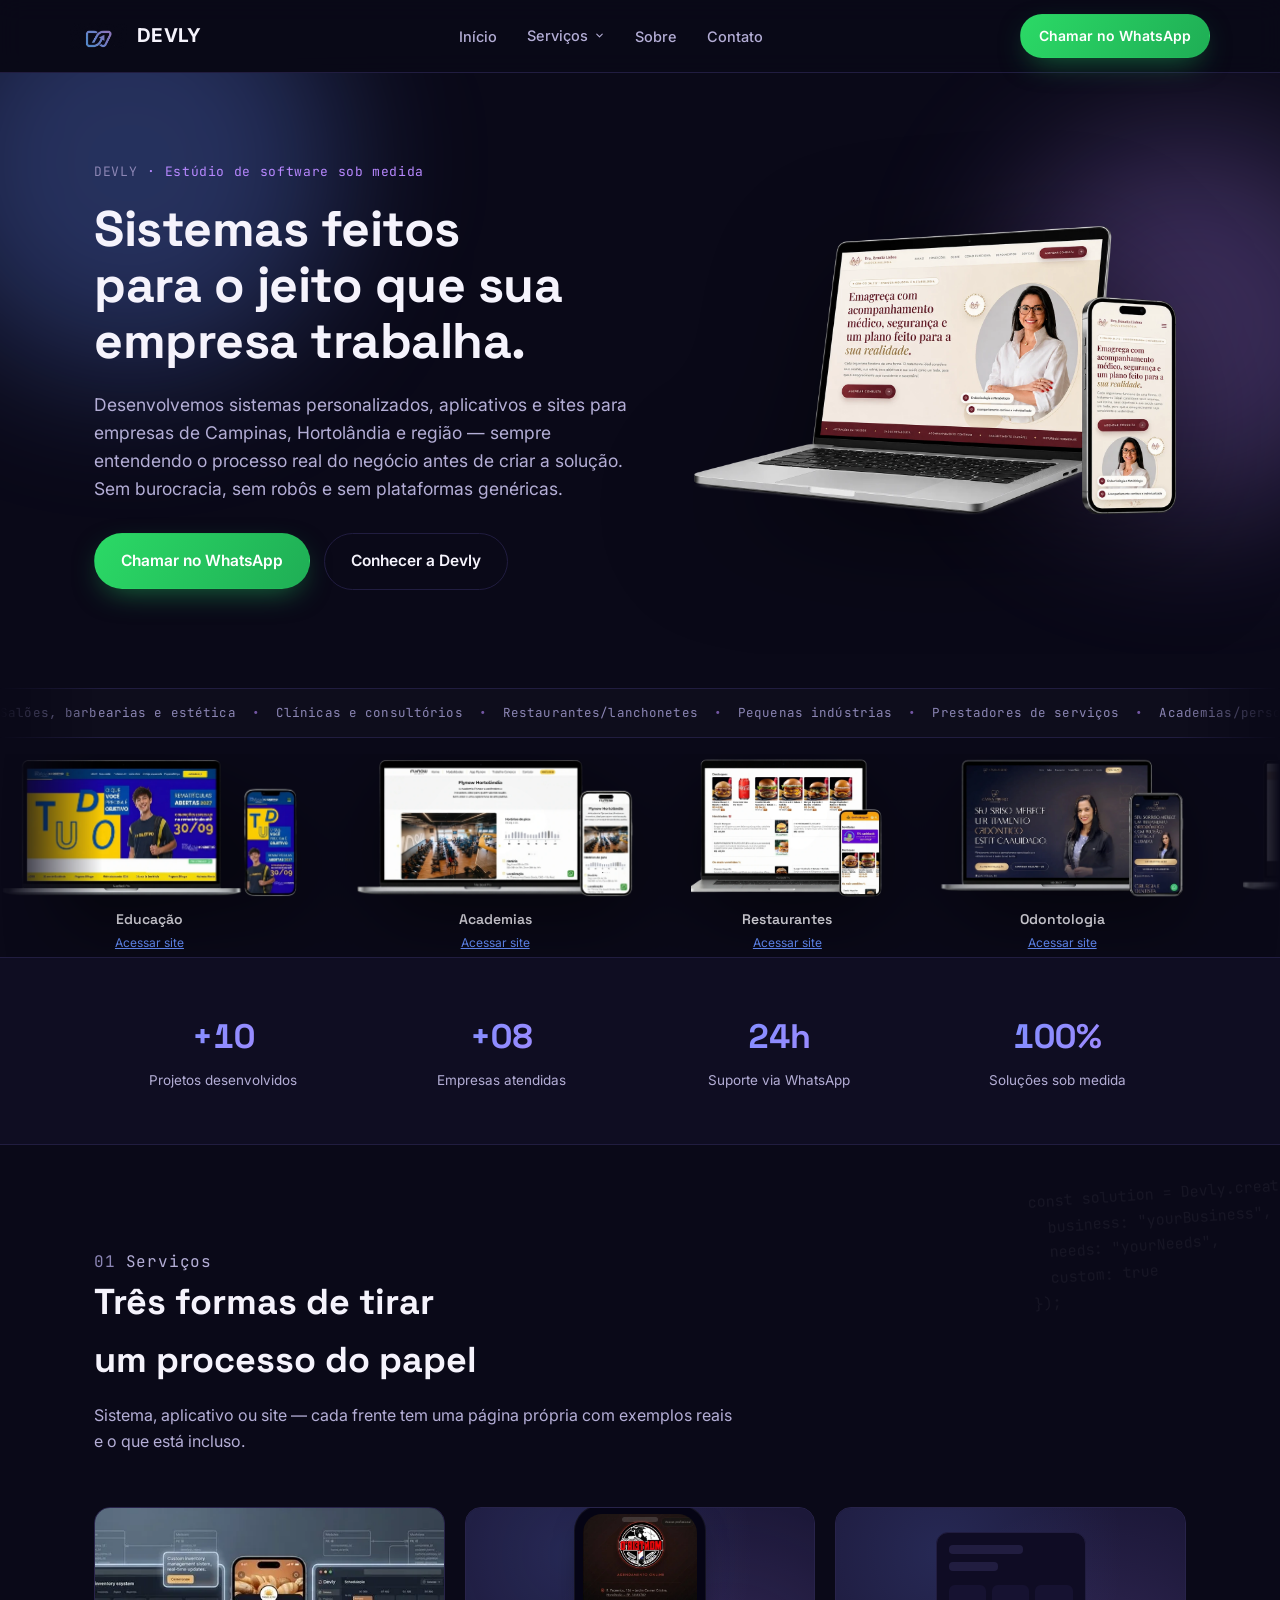
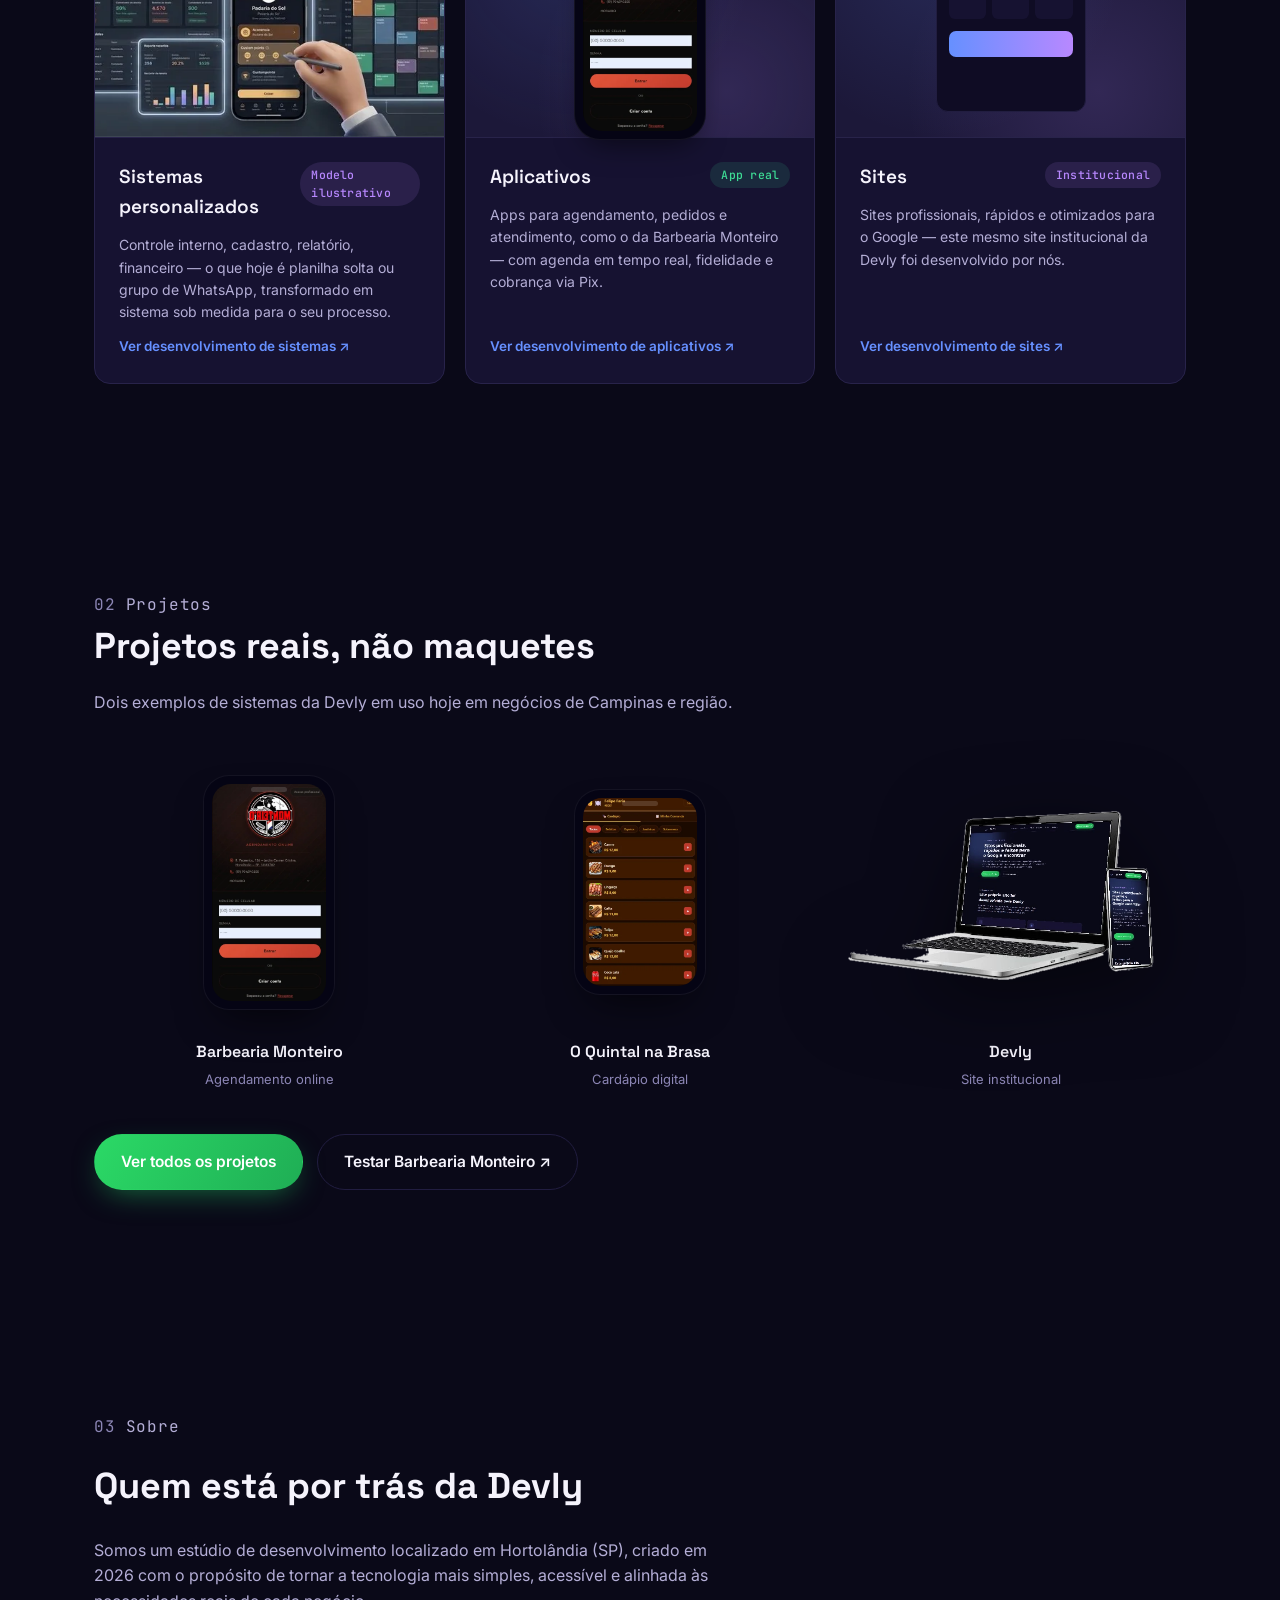
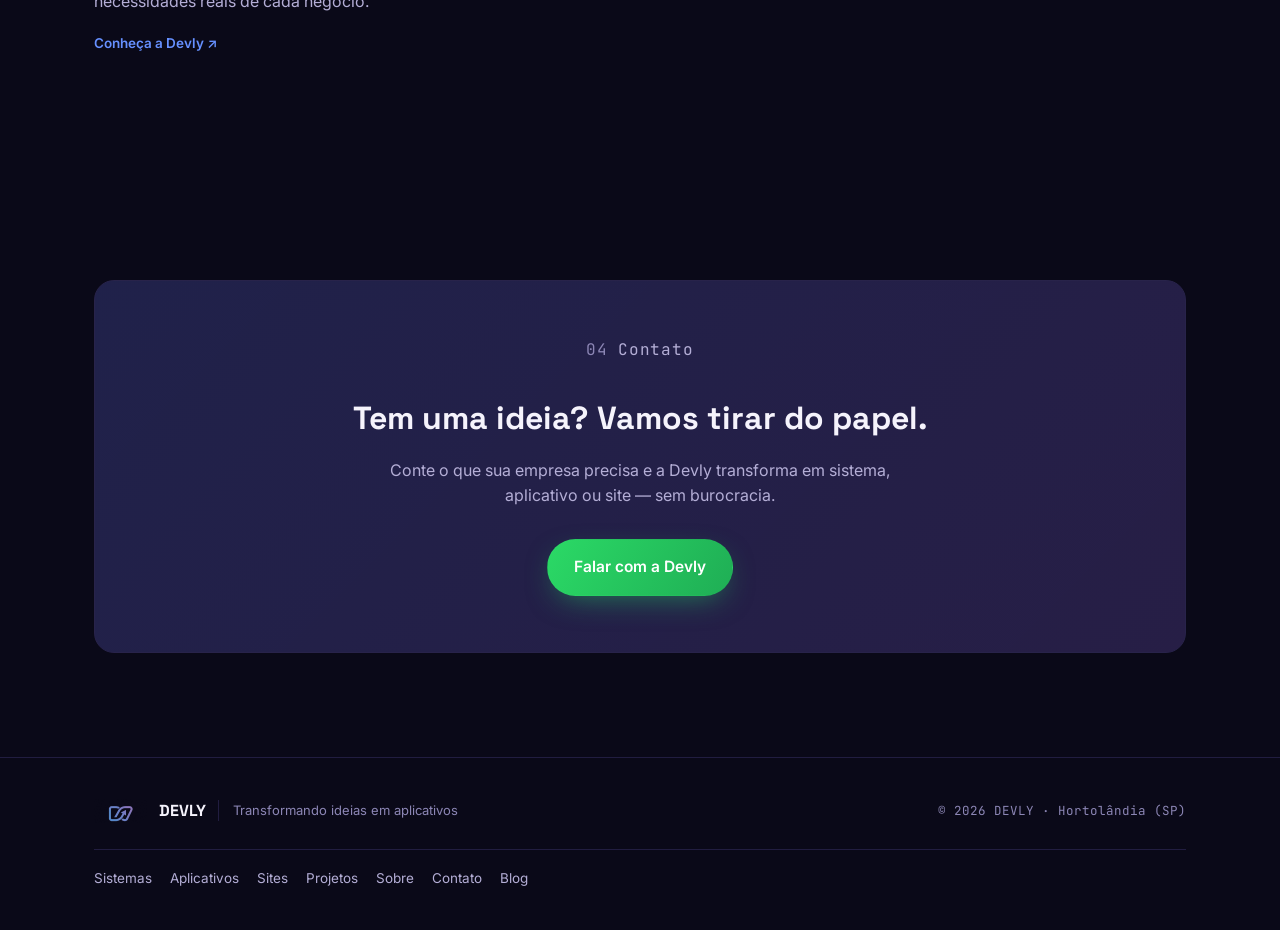
==== commit 810fc3f1: "Revert mockups marquee to full-bleed, tighten vertical spacing Removes the .wrap constraint from the" ====
--- a/index.html
+++ b/index.html
@@ -99,8 +99,7 @@
     <span>Profissionais autônomos</span><span class="dot">•</span>
   </div>
 </div>
-<section id="modelos-segmento" style="padding-top:40px; padding-bottom:0;">
- <div class="wrap">
+<section id="modelos-segmento" style="padding-top:8px; padding-bottom:0;">
   <div class="mockups-marquee" aria-label="Modelos de sites por segmento">
     <div class="mockups-track">
       <a class="mockup-item" href="https://objetivohortolandia.com.br/" target="_blank" rel="noopener">
@@ -155,7 +154,6 @@
       </div>
     </div>
   </div>
- </div>
 </section>
 
 <section class="stats-band" aria-label="Credibilidade">
--- a/style.css
+++ b/style.css
@@ -486,7 +486,7 @@
 
   /* ---------- modelos por segmento: marquee de mockups (loop esquerda->direita) ---------- */
   .mockups-marquee{
-    overflow:hidden; padding:12px 0 4px; margin-top:44px;
+    overflow:hidden; padding:4px 0 4px; margin-top:8px;
     -webkit-mask-image:linear-gradient(90deg, transparent, #000 8%, #000 92%, transparent);
     mask-image:linear-gradient(90deg, transparent, #000 8%, #000 92%, transparent);
   }
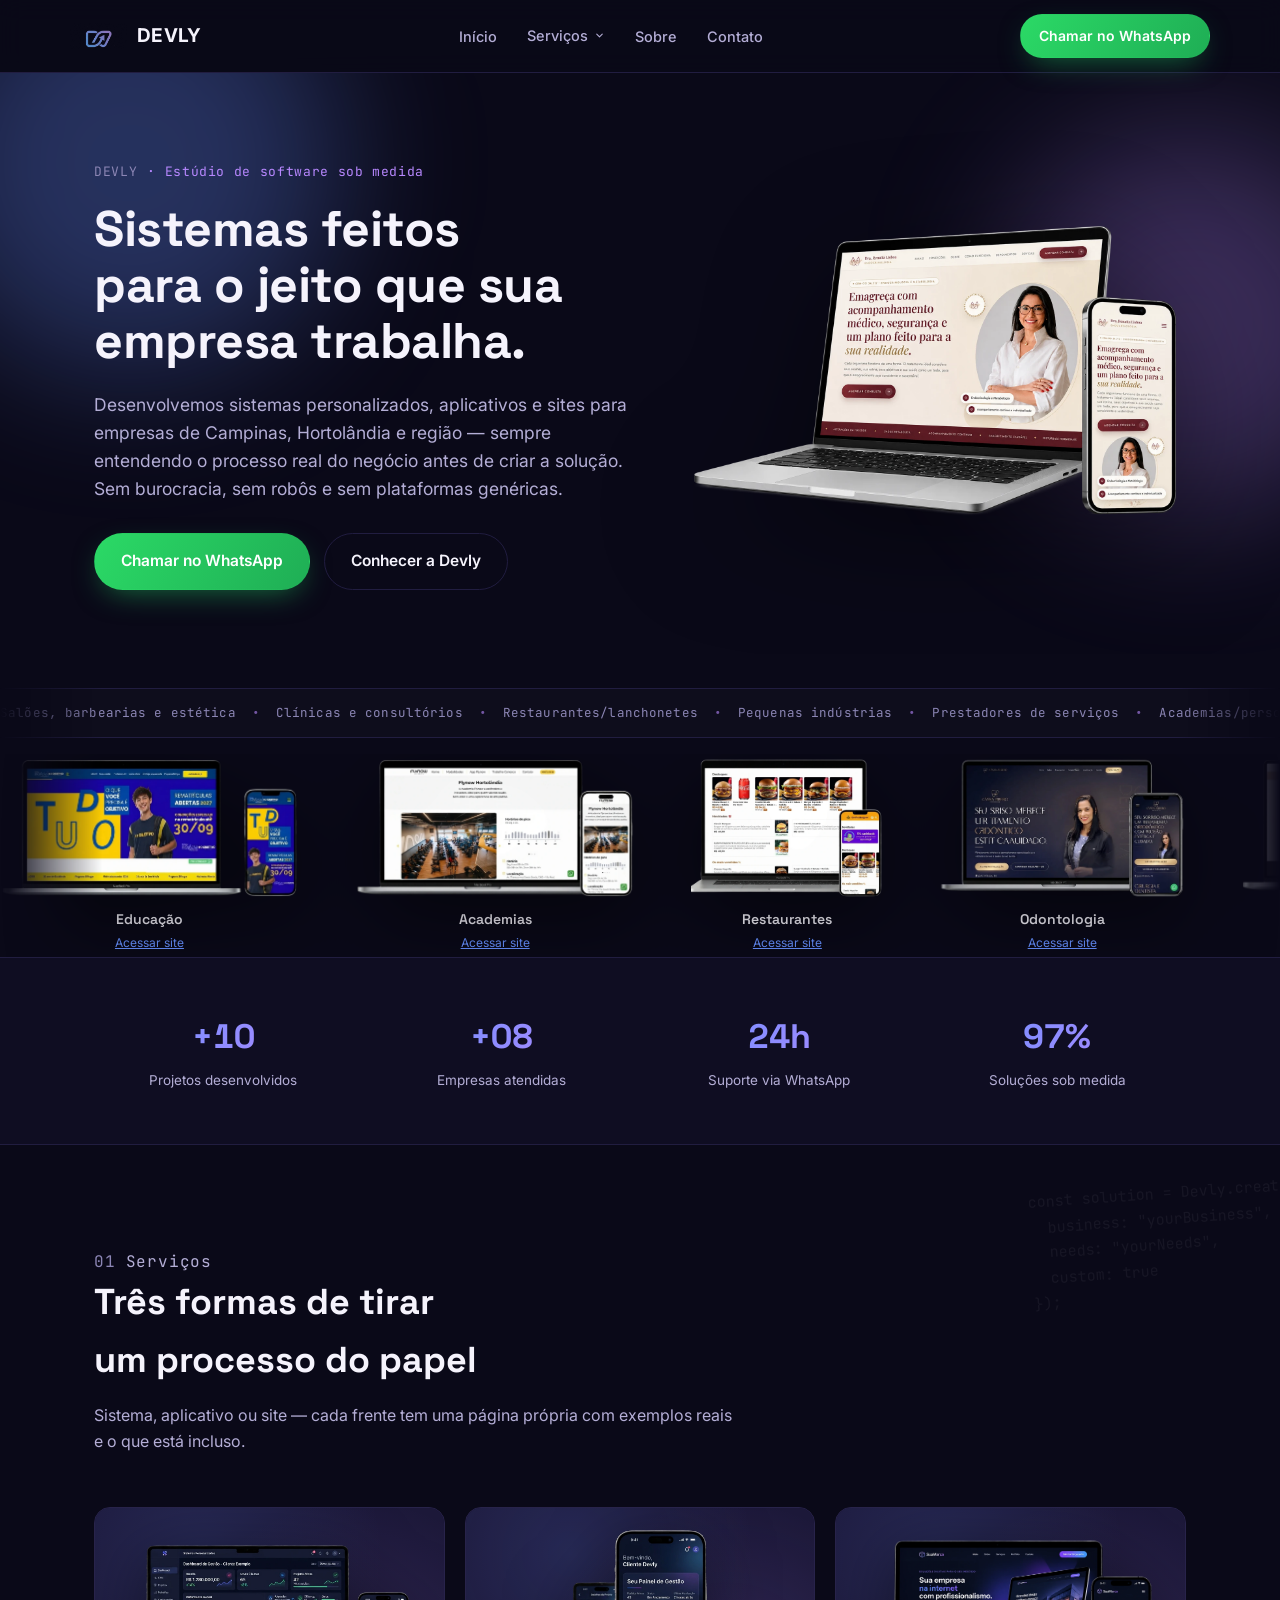
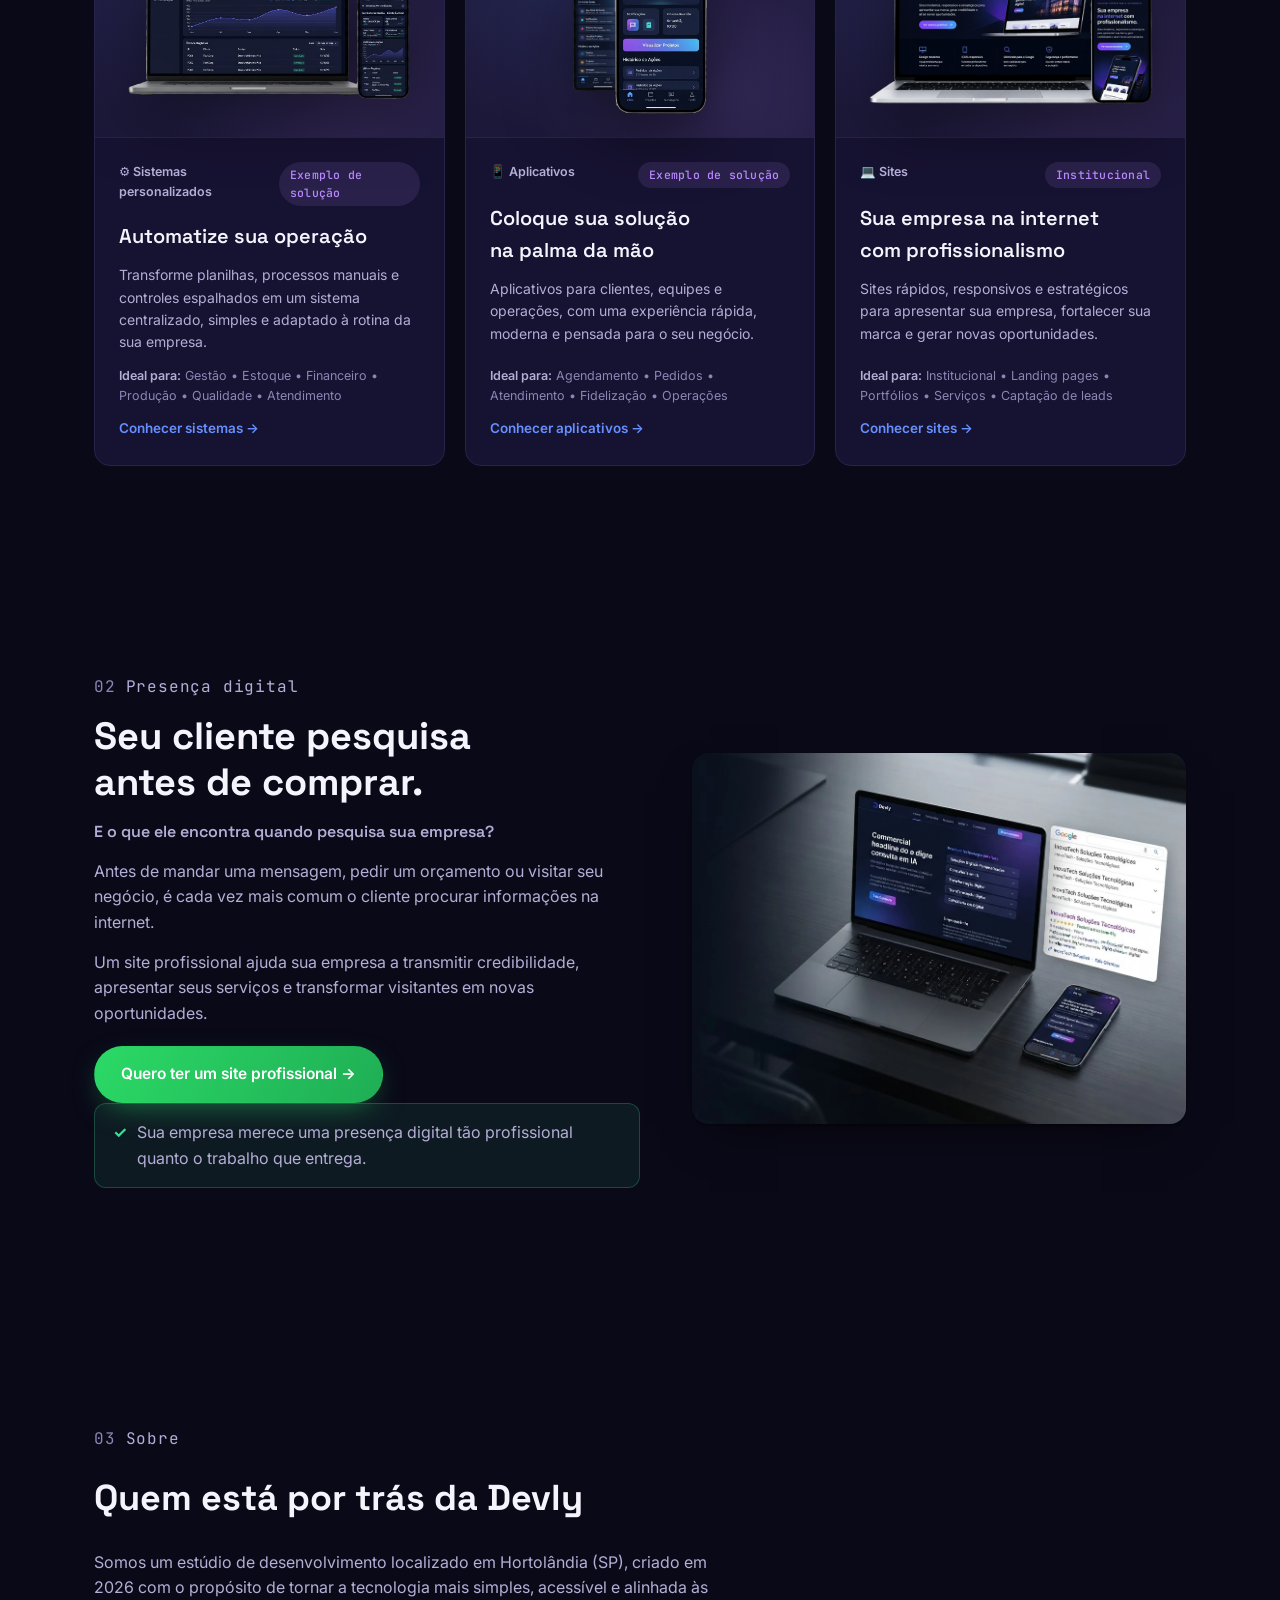
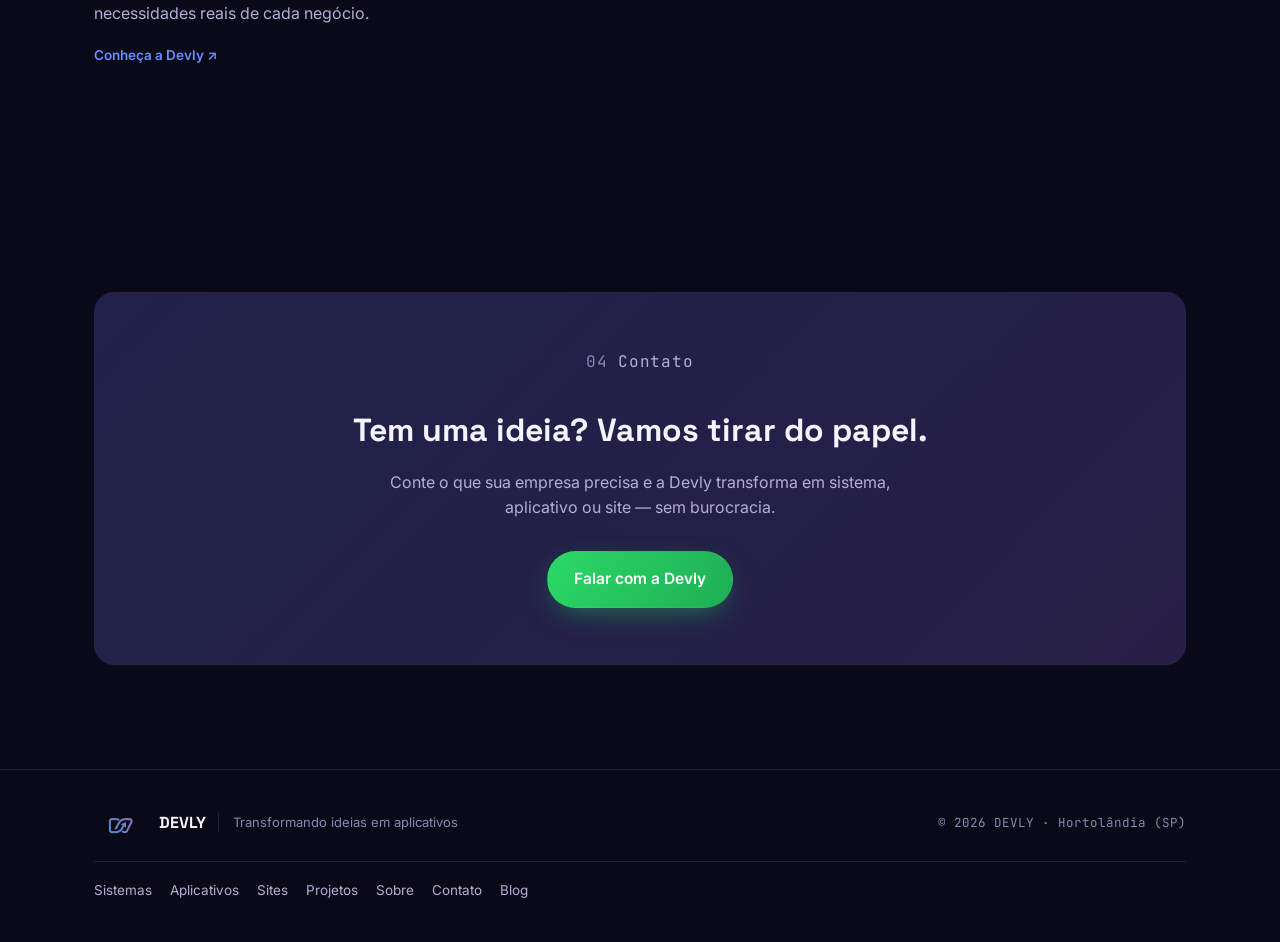
==== commit 8f37994f: "Refresh Serviços card visuals, drop home Projetos teaser, add digital-presence section - Swap the 3 " ====
--- a/index.html
+++ b/index.html
@@ -178,74 +178,53 @@
     </div>
     <div class="sol-grid">
       <article class="sol-card spotlight">
-        <div class="sol-visual"><img class="sol-shot" src="/modelo-sistemas.webp" width="900" height="319" alt="Ilustração de sistema de gestão personalizado" /></div>
+        <div class="sol-visual"><img class="device-thumb" src="/svc-sistema-mockup.webp" width="1011" height="561" alt="Notebook e celular exibindo um dashboard de sistema personalizado" /></div>
         <div class="sol-body">
-          <div class="sol-top"><h3>Sistemas personalizados</h3><span class="pill pill-purple">Modelo ilustrativo</span></div>
-          <p class="desc">Controle interno, cadastro, relatório, financeiro — o que hoje é planilha solta ou grupo de WhatsApp, transformado em sistema sob medida para o seu processo.</p>
-          <a class="sol-link" href="/desenvolvimento-de-sistemas.html">Ver desenvolvimento de sistemas ↗</a>
+          <div class="sol-top"><span class="sol-kicker">⚙️ Sistemas personalizados</span><span class="pill pill-purple">Exemplo de solução</span></div>
+          <h3>Automatize sua operação</h3>
+          <p class="desc">Transforme planilhas, processos manuais e controles espalhados em um sistema centralizado, simples e adaptado à rotina da sua empresa.</p>
+          <p class="sol-ideal"><b>Ideal para:</b> Gestão • Estoque • Financeiro • Produção • Qualidade • Atendimento</p>
+          <a class="sol-link" href="/desenvolvimento-de-sistemas.html">Conhecer sistemas →</a>
         </div>
       </article>
       <article class="sol-card spotlight">
-        <div class="sol-visual"><div class="phone"><img src="/monteiro-login.webp" width="382" height="727" alt="Tela de agendamento do app Barbearia Monteiro" /></div></div>
+        <div class="sol-visual"><img class="device-thumb" src="/svc-app-mockup.webp" width="498" height="668" alt="Celulares exibindo a tela de um aplicativo de gestão" /></div>
         <div class="sol-body">
-          <div class="sol-top"><h3>Aplicativos</h3><span class="pill pill-green">App real</span></div>
-          <p class="desc">Apps para agendamento, pedidos e atendimento, como o da Barbearia Monteiro — com agenda em tempo real, fidelidade e cobrança via Pix.</p>
-          <a class="sol-link" href="/desenvolvimento-de-aplicativos.html">Ver desenvolvimento de aplicativos ↗</a>
+          <div class="sol-top"><span class="sol-kicker">📱 Aplicativos</span><span class="pill pill-purple">Exemplo de solução</span></div>
+          <h3>Coloque sua solução na palma da mão</h3>
+          <p class="desc">Aplicativos para clientes, equipes e operações, com uma experiência rápida, moderna e pensada para o seu negócio.</p>
+          <p class="sol-ideal"><b>Ideal para:</b> Agendamento • Pedidos • Atendimento • Fidelização • Operações</p>
+          <a class="sol-link" href="/desenvolvimento-de-aplicativos.html">Conhecer aplicativos →</a>
         </div>
       </article>
       <article class="sol-card spotlight">
-        <div class="sol-visual">
-          <div class="abstract-ui" aria-hidden="true">
-            <div class="bar w60"></div><div class="bar w40"></div>
-            <div class="row"><div class="chip"></div><div class="chip"></div><div class="chip"></div></div>
-            <div class="bar accent"></div>
-          </div>
-        </div>
+        <div class="sol-visual"><img class="device-thumb" src="/svc-sites-mockup.webp" width="1432" height="829" alt="Notebook e celular exibindo um site institucional moderno" /></div>
         <div class="sol-body">
-          <div class="sol-top"><h3>Sites</h3><span class="pill pill-purple">Institucional</span></div>
-          <p class="desc">Sites profissionais, rápidos e otimizados para o Google — este mesmo site institucional da Devly foi desenvolvido por nós.</p>
-          <a class="sol-link" href="/desenvolvimento-de-sites.html">Ver desenvolvimento de sites ↗</a>
+          <div class="sol-top"><span class="sol-kicker">💻 Sites</span><span class="pill pill-purple">Institucional</span></div>
+          <h3>Sua empresa na internet com profissionalismo</h3>
+          <p class="desc">Sites rápidos, responsivos e estratégicos para apresentar sua empresa, fortalecer sua marca e gerar novas oportunidades.</p>
+          <p class="sol-ideal"><b>Ideal para:</b> Institucional • Landing pages • Portfólios • Serviços • Captação de leads</p>
+          <a class="sol-link" href="/desenvolvimento-de-sites.html">Conhecer sites →</a>
         </div>
       </article>
     </div>
   </div>
 </section>
-<section id="projetos-teaser">
-  <div class="wrap">
-    <div class="sec-head">
-      <p class="eyebrow"><span class="num">02</span> Projetos</p>
-      <h2>Projetos reais, não maquetes</h2>
-      <p>Dois exemplos de sistemas da Devly em uso hoje em negócios de Campinas e região.</p>
-    </div>
-    <div class="proj-grid">
-      <div class="proj-item reveal">
-        <div class="proj-stage">
-          <div class="phone phone-slideshow">
-            <img class="slide-a" src="/monteiro-login.webp" width="382" height="727" loading="lazy" alt="Tela de login do app da Barbearia Monteiro" />
-            <img class="slide-b" src="/monteiro-servicos.webp" width="317" height="550" loading="lazy" alt="Tela de serviços do app da Barbearia Monteiro" />
-          </div>
-        </div>
-        <div class="proj-info"><b>Barbearia Monteiro</b><small>Agendamento online</small></div>
-      </div>
-      <div class="proj-item reveal" style="animation-delay:.08s">
-        <div class="proj-stage">
-          <div class="phone phone-slideshow">
-            <img class="slide-a" src="/quintal-cardapio.webp" width="422" height="697" loading="lazy" alt="Cardápio digital do app O Quintal na Brasa" />
-            <img class="slide-b" src="/quintal-welcome.webp" width="491" height="632" loading="lazy" alt="Tela inicial do app O Quintal na Brasa" />
-          </div>
-        </div>
-        <div class="proj-info"><b>O Quintal na Brasa</b><small>Cardápio digital</small></div>
-      </div>
-      <div class="proj-item reveal" style="animation-delay:.16s">
-        <div class="proj-stage">
-          <img class="proj-shot" src="/mockup-sites-devices.webp" width="626" height="391" loading="lazy" alt="Notebook e celular exibindo o site institucional da Devly" />
-        </div>
-        <div class="proj-info"><b>Devly</b><small>Site institucional</small></div>
-      </div>
-    </div>
-    <div class="hero-ctas">
-      <a class="btn btn-primary" href="/projetos.html">Ver todos os projetos</a>
-      <a class="btn btn-ghost" href="https://devlyapps.github.io/monteiro-agendamento/" target="_blank" rel="noopener">Testar Barbearia Monteiro ↗</a>
+<section id="pesquisa-cliente">
+  <div class="wrap">
+    <div class="research-grid">
+      <div class="research-text">
+        <p class="eyebrow"><span class="num">02</span> Presença digital</p>
+        <h2>Seu cliente pesquisa antes de comprar.</h2>
+        <p class="research-question">E o que ele encontra quando pesquisa sua empresa?</p>
+        <p>Antes de mandar uma mensagem, pedir um orçamento ou visitar seu negócio, é cada vez mais comum o cliente procurar informações na internet.</p>
+        <p>Um site profissional ajuda sua empresa a transmitir credibilidade, apresentar seus serviços e transformar visitantes em novas oportunidades.</p>
+        <a class="btn btn-primary" href="/desenvolvimento-de-sites.html">Quero ter um site profissional →</a>
+        <p class="research-highlight"><span aria-hidden="true">✓</span> Sua empresa merece uma presença digital tão profissional quanto o trabalho que entrega.</p>
+      </div>
+      <div class="research-visual">
+        <img src="/pesquisa-google-mockup.webp" width="1023" height="768" loading="lazy" alt="Notebook e celular exibindo o site de uma empresa ao lado de resultados de busca no Google" />
+      </div>
     </div>
   </div>
 </section>
--- a/style.css
+++ b/style.css
@@ -203,13 +203,6 @@
   @keyframes phoneEnterL{from{opacity:0; transform:translateX(-46px) rotate(-7deg);} to{opacity:1; transform:rotate(-7deg);}}
   @keyframes phoneEnterR{from{opacity:0; transform:translateX(46px) rotate(5deg);} to{opacity:1; transform:rotate(5deg);}}
 
-  .phone-slideshow{position:relative;}
-  .phone-slideshow .slide-b{position:absolute; inset:0; width:100%; height:100%; object-fit:cover; border-radius:19px; opacity:0;}
-  .phone-slideshow .slide-a{animation:slideFadeA 10s ease-in-out infinite;}
-  .phone-slideshow .slide-b{animation:slideFadeB 10s ease-in-out infinite;}
-  @keyframes slideFadeA{0%,42%{opacity:1;}50%,92%{opacity:0;}100%{opacity:1;}}
-  @keyframes slideFadeB{0%,42%{opacity:0;}50%,92%{opacity:1;}100%{opacity:0;}}
-
   /* ---------- section heads ---------- */
   .sec-head{max-width:640px; margin-bottom:52px;}
   .sec-head h2{font-size:clamp(26px,3.2vw,36px); font-weight:700; margin-bottom:14px;}
@@ -251,6 +244,11 @@
   .sol-card p.desc{margin:0; color:var(--text-soft); font-size:14px; flex:1;}
   .sol-link{font-size:13.5px; font-weight:600; color:var(--blue); text-decoration:none;}
   .sol-link:hover{color:var(--purple);}
+  .sol-kicker{display:flex; align-items:center; gap:6px; font-size:12.5px; font-weight:600; color:var(--text-soft);}
+  .sol-ideal{margin:0; font-size:12.5px; color:var(--text-faint); line-height:1.6;}
+  .sol-ideal b{color:var(--text-soft); font-weight:600;}
+  .device-thumb{max-width:82%; max-height:82%; width:auto; height:auto; display:block; object-fit:contain; filter:drop-shadow(0 16px 32px rgba(0,0,0,.5));}
+  #servicos .sol-card h3{font-size:20px; margin:2px 0 0;}
 
   /* abstract "sistemas sob medida" illustration */
   .abstract-ui{width:150px; height:180px; background:#0F0C24; border:1px solid var(--line-soft); border-radius:12px; padding:12px; display:flex; flex-direction:column; gap:8px;}
@@ -268,6 +266,21 @@
   .proc-item .idx{font-family:'JetBrains Mono'; font-size:22px; font-weight:500; color:var(--purple);}
   .proc-item h3{font-size:18.5px; font-weight:600; margin-bottom:8px;}
   .proc-item p{margin:0; color:var(--text-soft); font-size:15px; max-width:60ch;}
+
+  /* ---------- pesquisa do cliente (presença digital) ---------- */
+  .research-grid{display:grid; grid-template-columns:1.05fr .95fr; gap:52px; align-items:center;}
+  @media (max-width:940px){ .research-grid{grid-template-columns:1fr; gap:32px;} }
+  .research-text h2{font-size:clamp(28px,3.4vw,38px); font-weight:700; line-height:1.2; margin:10px 0 14px;}
+  .research-question{font-family:'Space Grotesk'; font-weight:600; font-size:19px; color:var(--text); margin:0 0 18px;}
+  .research-text p{color:var(--text-soft); font-size:16px; line-height:1.6; margin:0 0 14px; max-width:56ch;}
+  .research-text .btn{margin-top:6px;}
+  .research-highlight{
+    display:flex; align-items:flex-start; gap:10px; margin:26px 0 0; padding:16px 18px; max-width:56ch;
+    background:rgba(62,220,150,.08); border:1px solid rgba(62,220,150,.24); border-radius:12px;
+    color:var(--text); font-size:14.5px; line-height:1.5;
+  }
+  .research-highlight span{color:var(--green); font-weight:700; flex:none;}
+  .research-visual img{width:100%; height:auto; border-radius:16px; box-shadow:var(--shadow); display:block;}
 
   /* ---------- about ---------- */
   .sobre-text{max-width:700px;}
@@ -503,16 +516,3 @@
   .mockup-item:hover .mockup-cap small{color:var(--purple);}
   @media (max-width:720px){ .mockups-track img{height:96px;} .mockups-track{gap:32px;} }
   @keyframes mockupsScrollLTR{from{transform:translateX(-50%);} to{transform:translateX(0);}}
-
-  /* ---------- projetos: grid de mockups (laptop/celular por projeto) ---------- */
-  .proj-grid{display:grid; grid-template-columns:repeat(3,1fr); gap:20px; margin:8px 0 44px;}
-  @media (max-width:860px){ .proj-grid{grid-template-columns:1fr; max-width:320px; margin-left:auto; margin-right:auto;} }
-  .proj-item{display:flex; flex-direction:column; align-items:center; text-align:center;}
-  .proj-stage{position:relative; width:100%; height:250px; display:flex; align-items:center; justify-content:center; transition:transform .3s ease;}
-  .proj-item:hover .proj-stage{transform:translateY(-6px);}
-  .proj-stage .phone{width:132px; box-shadow:0 20px 40px -16px rgba(0,0,0,.65);}
-  .proj-stage .phone::before{width:36px; top:11px;}
-  .proj-stage .proj-shot{max-width:100%; max-height:250px; width:auto; height:auto; filter:drop-shadow(0 20px 40px rgba(0,0,0,.5));}
-  .proj-info{margin-top:22px;}
-  .proj-info b{display:block; font-family:'Space Grotesk'; font-size:16px; font-weight:600; color:var(--text);}
-  .proj-info small{display:block; margin-top:4px; font-size:13px; color:var(--text-faint);}
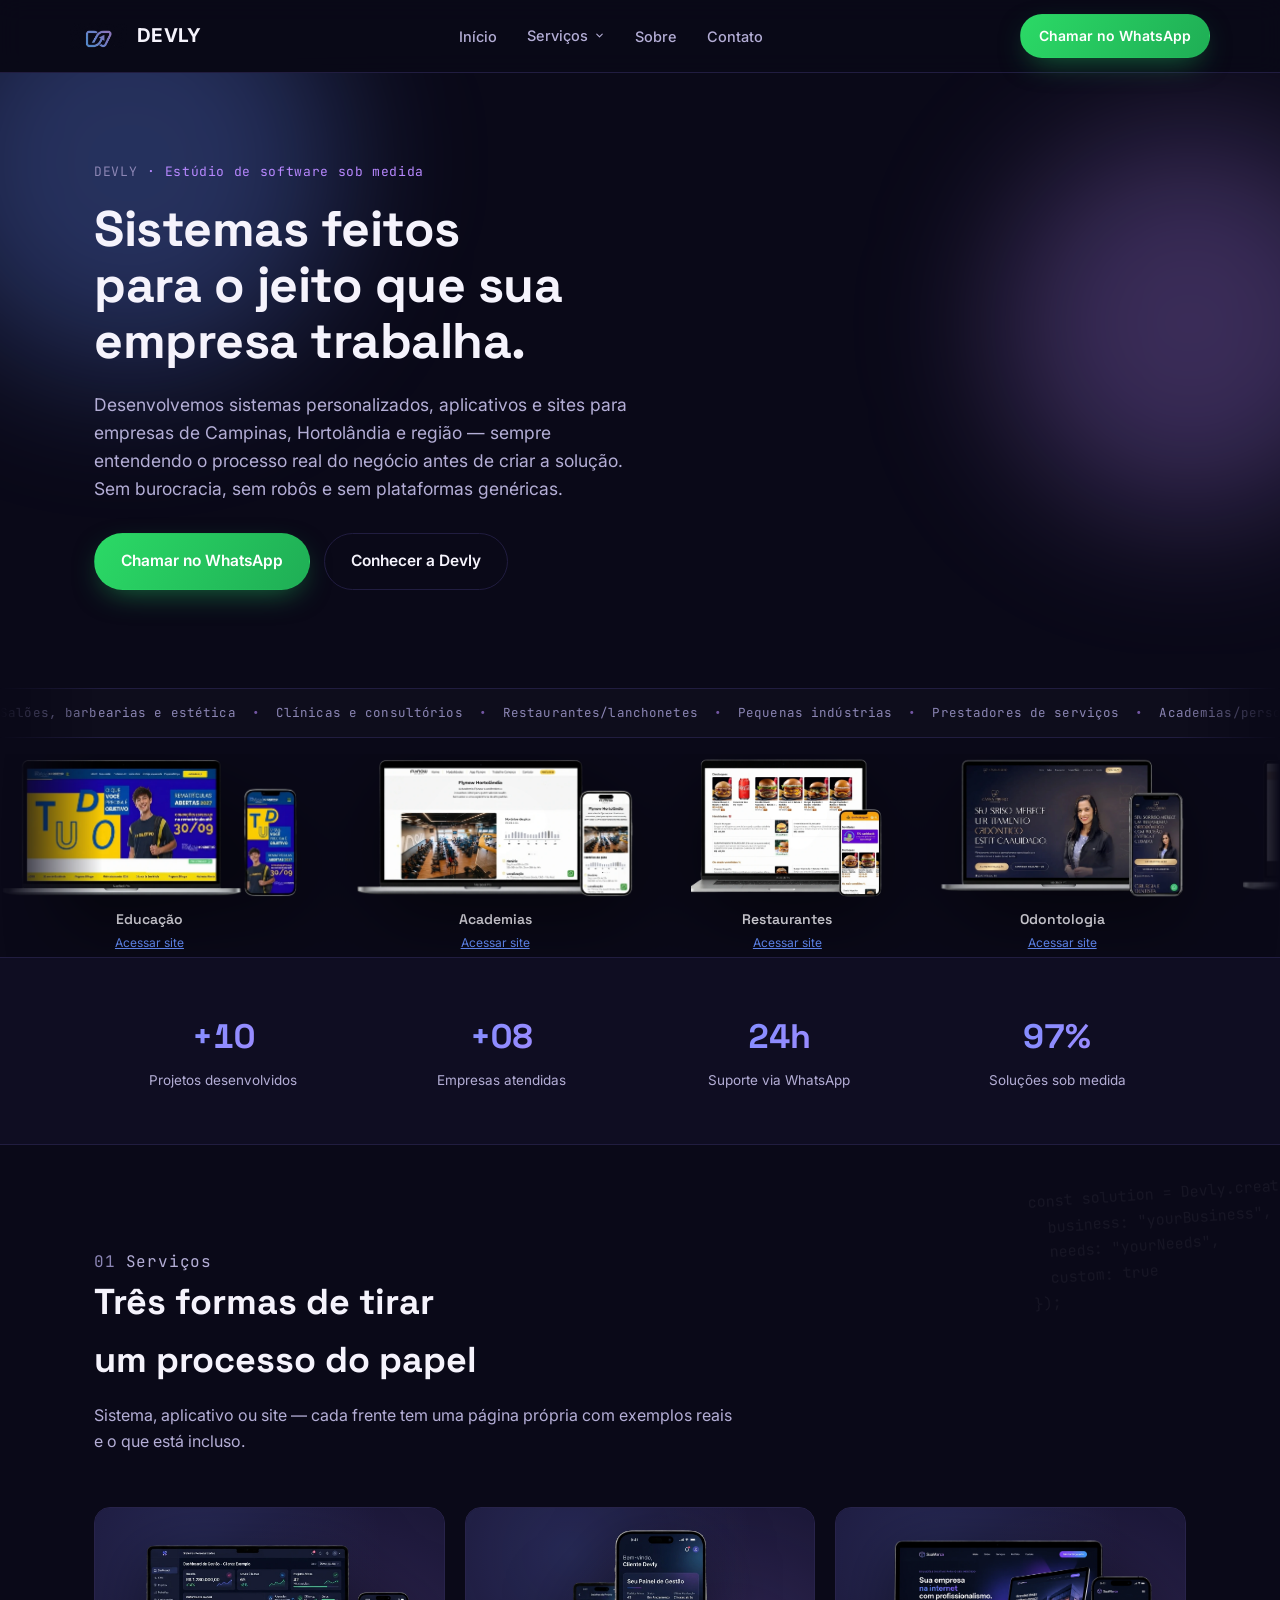
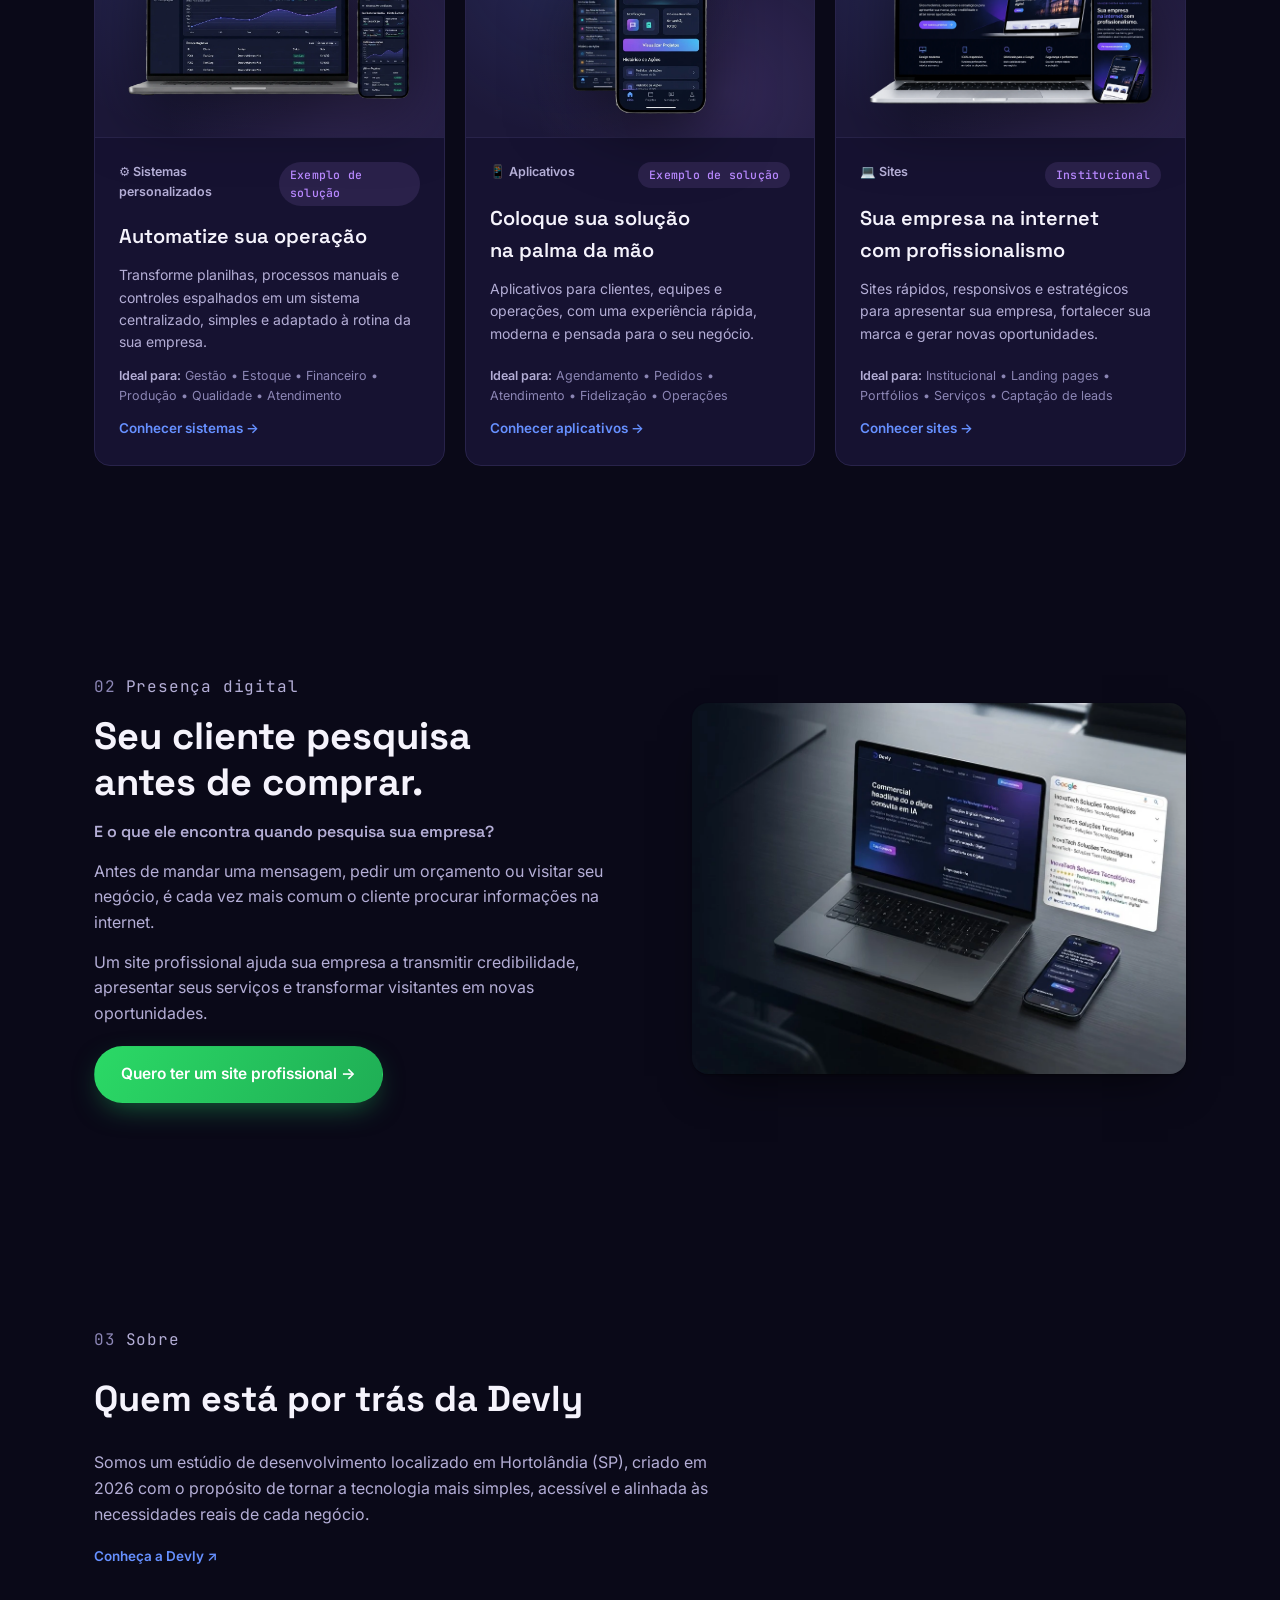
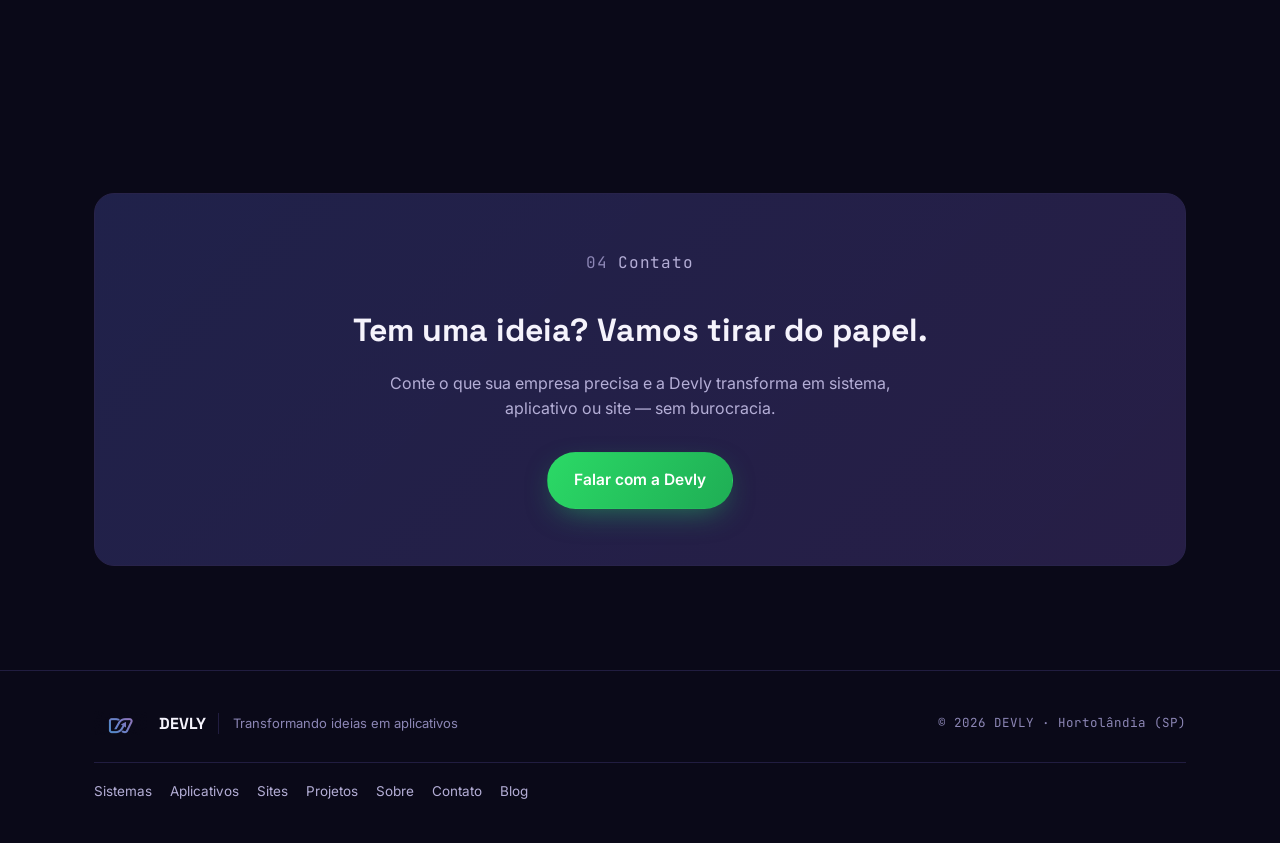
==== commit ef13206d: "Remove misplaced highlight box, crossfade hero mockup through segment shots - Drop the green checkma" ====
--- a/index.html
+++ b/index.html
@@ -67,7 +67,14 @@
       </div>
     </div>
     <div class="device-mockup reveal">
-      <img src="/devly-mockup-hero.webp" width="1536" height="1024" alt="Notebook e celular exibindo um site profissional desenvolvido pela Devly" />
+      <div class="hero-slideshow" aria-label="Notebook e celular exibindo sites desenvolvidos pela Devly para diferentes segmentos">
+        <img src="/modelo-colegio.webp" alt="" style="animation-delay:0s" />
+        <img src="/modelo-academia.webp" alt="" style="animation-delay:-5s" />
+        <img src="/modelo-lanchonete.webp" alt="" style="animation-delay:-10s" />
+        <img src="/modelo-dentista.webp" alt="" style="animation-delay:-15s" />
+        <img src="/modelo-beleza.webp" alt="" style="animation-delay:-20s" />
+        <img src="/modelo-saude.webp" alt="" style="animation-delay:-25s" />
+      </div>
     </div>
   </div>
 </section>
@@ -220,7 +227,6 @@
         <p>Antes de mandar uma mensagem, pedir um orçamento ou visitar seu negócio, é cada vez mais comum o cliente procurar informações na internet.</p>
         <p>Um site profissional ajuda sua empresa a transmitir credibilidade, apresentar seus serviços e transformar visitantes em novas oportunidades.</p>
         <a class="btn btn-primary" href="/desenvolvimento-de-sites.html">Quero ter um site profissional →</a>
-        <p class="research-highlight"><span aria-hidden="true">✓</span> Sua empresa merece uma presença digital tão profissional quanto o trabalho que entrega.</p>
       </div>
       <div class="research-visual">
         <img src="/pesquisa-google-mockup.webp" width="1023" height="768" loading="lazy" alt="Notebook e celular exibindo o site de uma empresa ao lado de resultados de busca no Google" />
--- a/style.css
+++ b/style.css
@@ -274,12 +274,6 @@
   .research-question{font-family:'Space Grotesk'; font-weight:600; font-size:19px; color:var(--text); margin:0 0 18px;}
   .research-text p{color:var(--text-soft); font-size:16px; line-height:1.6; margin:0 0 14px; max-width:56ch;}
   .research-text .btn{margin-top:6px;}
-  .research-highlight{
-    display:flex; align-items:flex-start; gap:10px; margin:26px 0 0; padding:16px 18px; max-width:56ch;
-    background:rgba(62,220,150,.08); border:1px solid rgba(62,220,150,.24); border-radius:12px;
-    color:var(--text); font-size:14.5px; line-height:1.5;
-  }
-  .research-highlight span{color:var(--green); font-weight:700; flex:none;}
   .research-visual img{width:100%; height:auto; border-radius:16px; box-shadow:var(--shadow); display:block;}
 
   /* ---------- about ---------- */
@@ -478,8 +472,18 @@
   /* ---------- device mockup (notebook + celular, home hero) ---------- */
   .hero-inner > *{min-width:0;}
   .device-mockup{position:relative; display:flex; align-items:center; justify-content:center; width:100%; min-width:0; padding-top:8px;}
-  .device-mockup img{width:100%; max-width:560px; height:auto; display:block;
+  .hero-slideshow{position:relative; width:100%; max-width:560px; aspect-ratio:3/2;}
+  .hero-slideshow img{
+    position:absolute; inset:0; width:100%; height:100%; object-fit:contain; display:block;
     filter:drop-shadow(0 30px 60px rgba(0,0,0,.45));
+    opacity:0; animation:heroFade 30s ease-in-out infinite;
+  }
+  @keyframes heroFade{
+    0%{opacity:0;}
+    3%{opacity:1;}
+    14%{opacity:1;}
+    17%{opacity:0;}
+    100%{opacity:0;}
   }
 
   /* ---------- niches marquee (loop de segmentos atendidos) ---------- */
